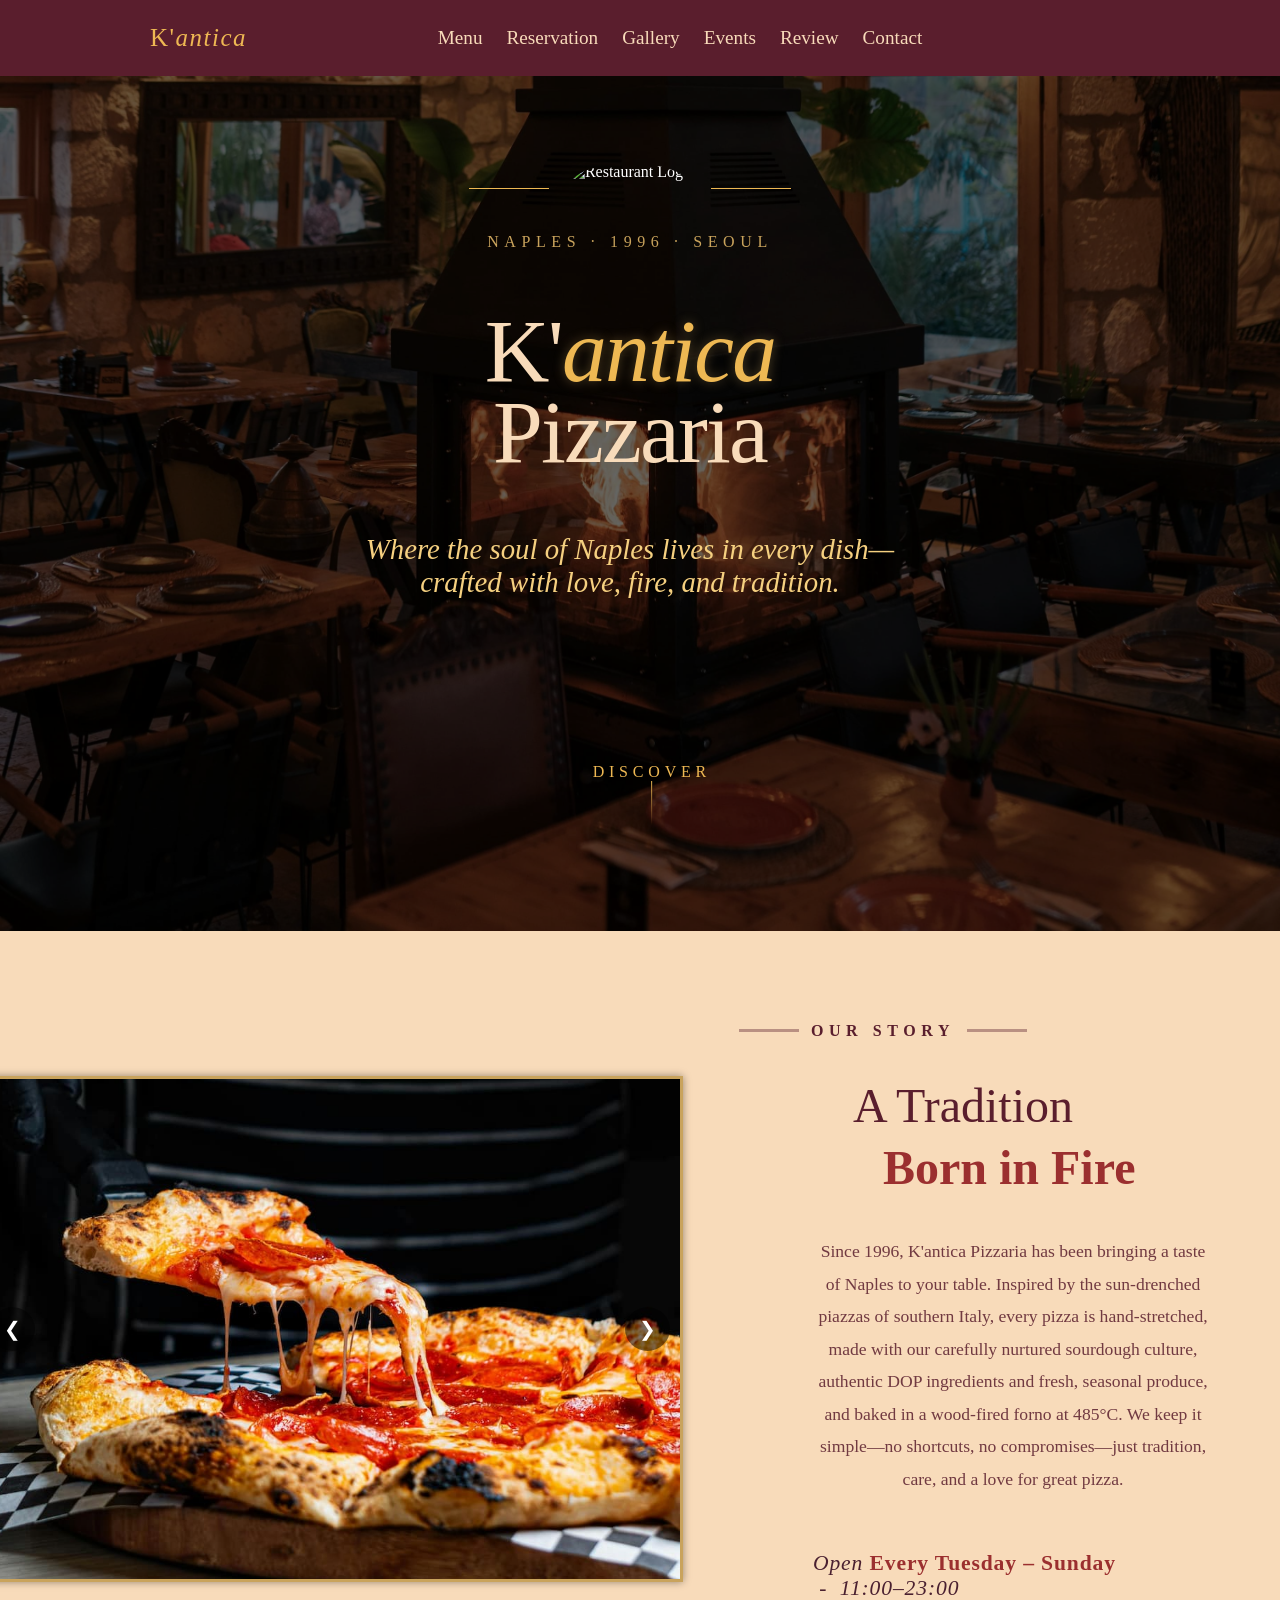
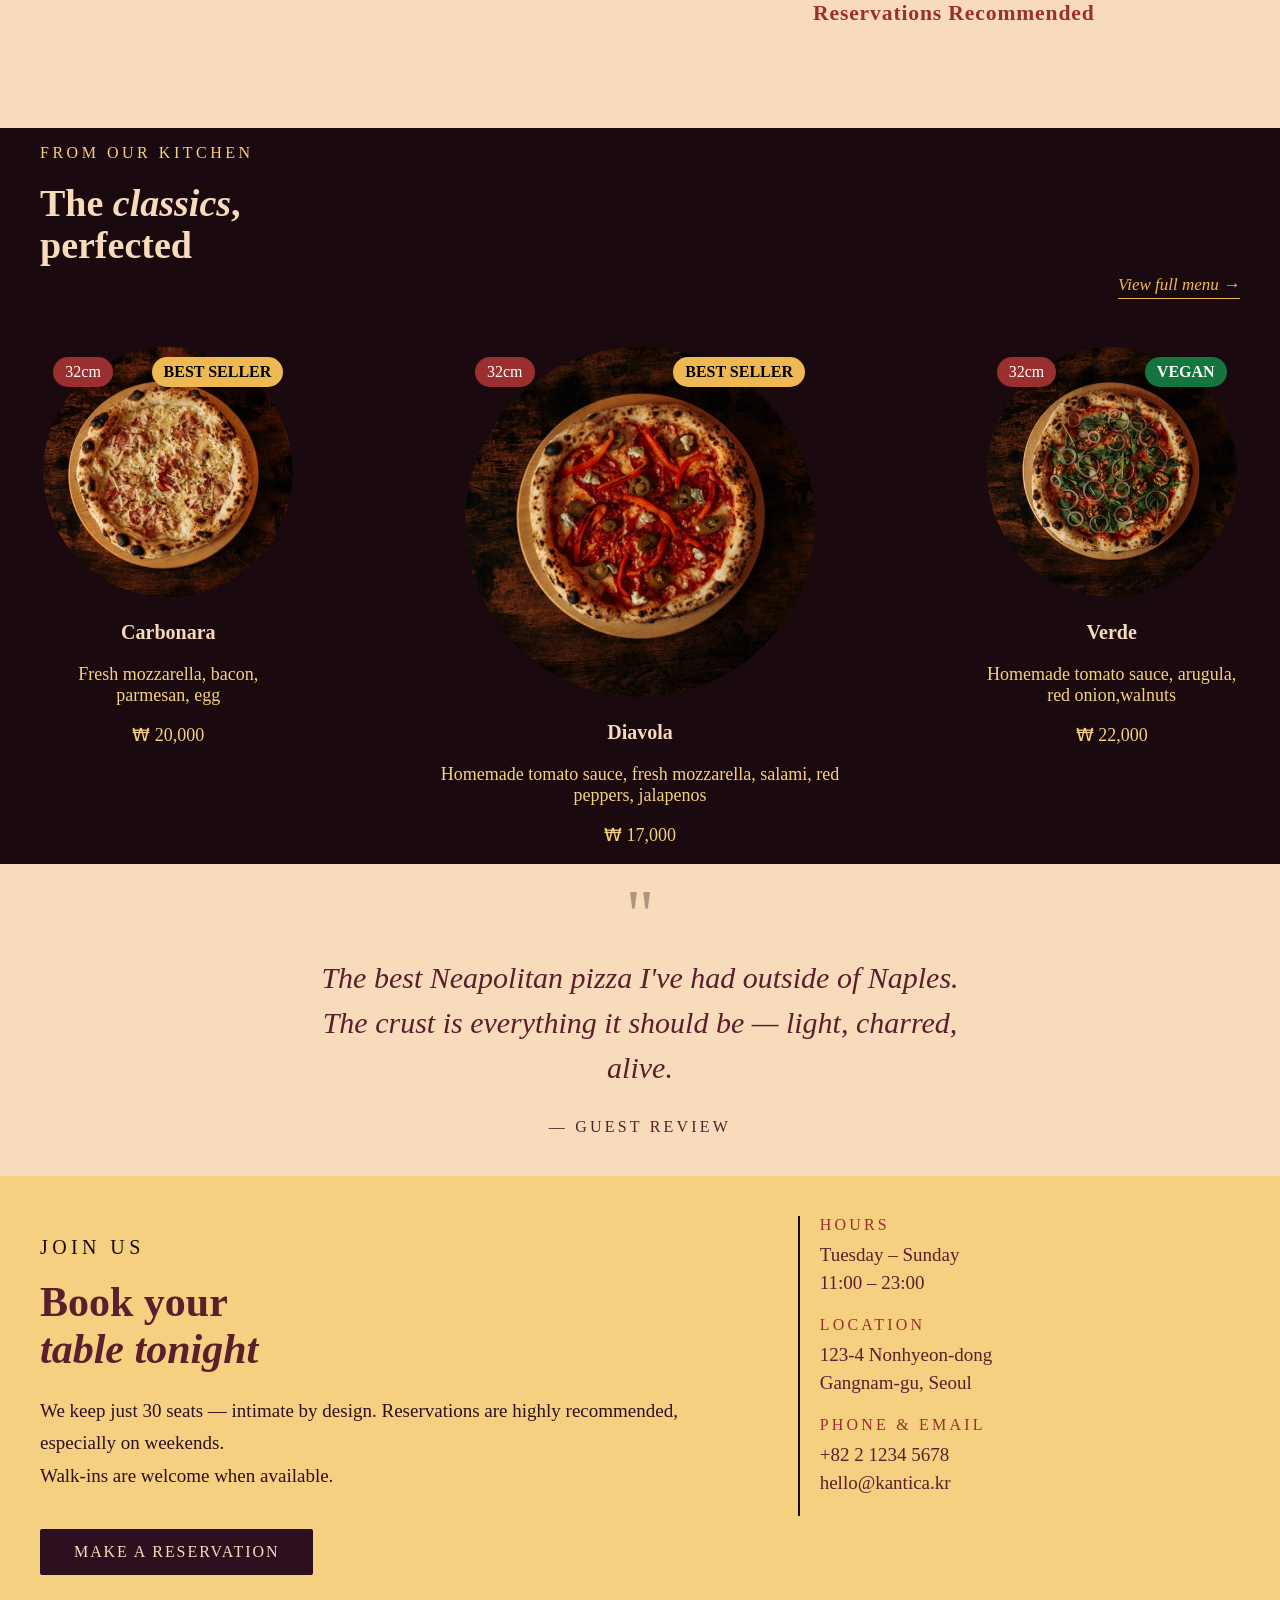
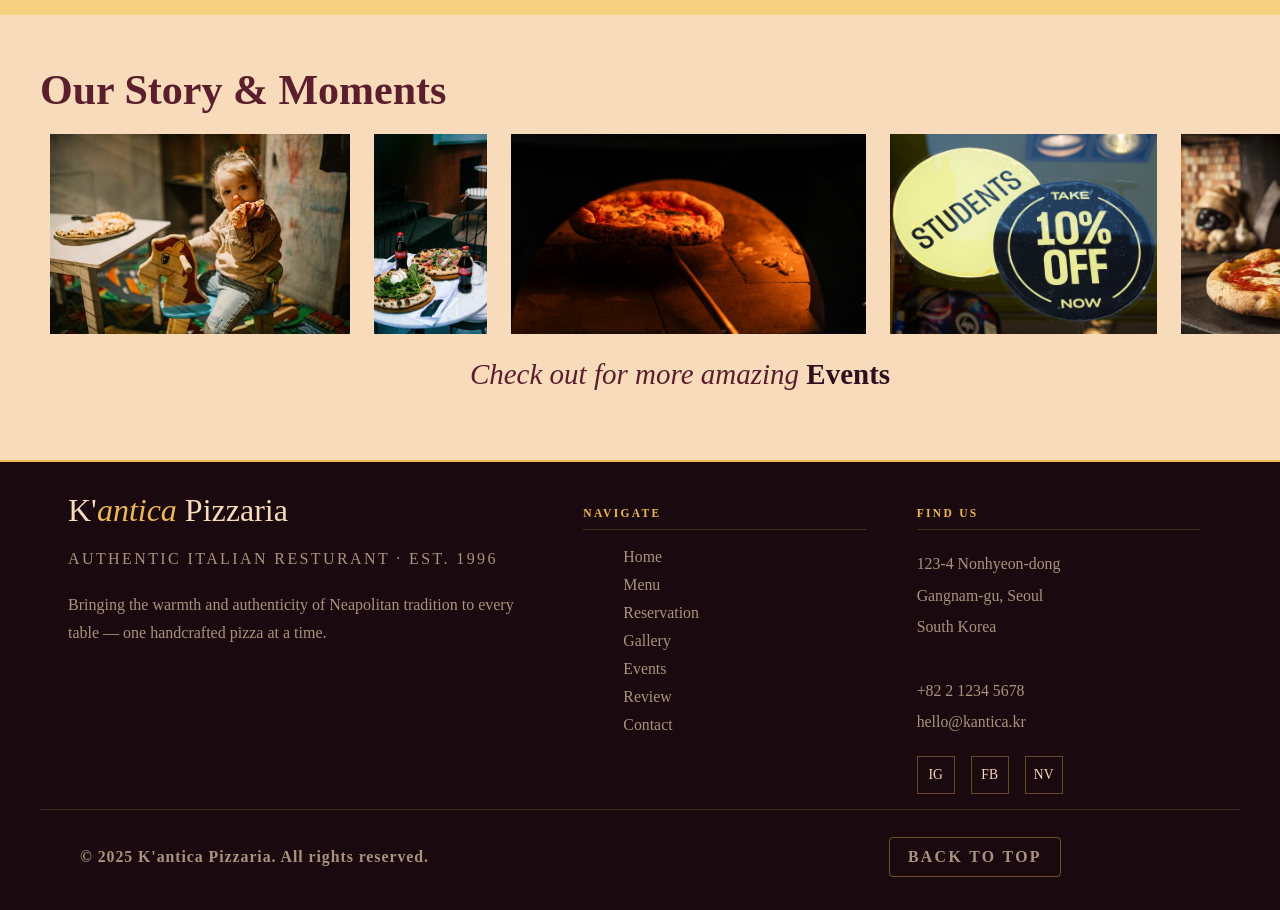
==== index.html @ a781f2e3 "update home hero-sub" ====
<!DOCTYPE html>
<html lang="en">

<head>
    <meta charset="utf-8">
    <meta name="viewport" content="width=device-width, initial-scale=1.0"> <!--to control different screen sizes-->
     <link rel="icon" type="image/x-icon" href="./assets/logo.svg">
    <link rel="preload" as="image" href="assets/place.jpg">
    
    <link rel="stylesheet" type="text/css" href="./css/index.css">
    <link rel="stylesheet" type="text/css" href="./css/nav.css">

    <link rel="preload" href="css/footer.css" as="style" onload="this.rel='stylesheet'">
   

    <noscript>
      <link rel="stylesheet" href="css/footer.css">
      <link rel="stylesheet" href="css/timestrip.css">
    </noscript>
    <title>K'antica Pizzaria</title>
</head>

<body>
<nav>
  <a href="index.html" class="nav-logo">K'<em>antica</em></a>
    <ul>
        <li><a href="menu.html">Menu</a></li>
        <li><a href="reservation.html">Reservation</a></li>
        <li><a href="gallery.html">Gallery</a></li>
        <li><a href="event.html">Events</a></li>
        <li><a href="./review_contact.html#reviews">Review</a></li>
        <li><a href="./review_contact.html#contact">Contact</a></li>
    </ul>
</nav>

<!-- ─── HERO ─────────────────────────────────────────────── -->
  <div class="hero">
    <img src="assets/place.jpg"  alt="Restaurant interior" class="hero-bg" fetchpriority="high" loading="eager" >
    <div class="hero-inner">
      <div class="ornament">
        <span></span>
        <img src="assets/logo.jpg" alt="Restaurant Logo" class="logo"> 
        <span></span>
      </div>
      <p class="hero-eyebrow">Naples · 1996 · Seoul</p>
      <h1>K'<em>antica</em><br>Pizzaria</h1>
      <p class="hero-sub">Where the soul of Naples lives in every dish— crafted with love, fire, and tradition.</p>
    </div>
    <div class="scroll-cue">
      <span>Discover</span>
      <div class="scroll-line"></div>
    </div>
  </div>

<!-- ─── story section -->
<div class="story-section">
  
  <div class="slide-container">
    <div class="slides" id="slides">
      <img src="assets/pizza1.jpg" alt="pizza">
      <img src="assets/pizza2.jpg" alt="peperoni">
      <img src="assets/pizza3.jpg" alt="p-cheese">
      <img src="assets/pizza4.jpg" alt="p-cooking">

      
    </div>
    <button class="arrow prev" onclick="prevSlide()">❮</button>
    <button class="arrow next" onclick="nextSlide()">❯</button>
  </div>

  <div class="story-text">
    <h1 class = "story-label">Our Story</h1>
    <h2 class = "story-title">A Tradition<br></h2>
    <h2 class = "story-title-em"><strong>Born in Fire</strong></h2>
    <p class = "story-paragraph">
      Since 1996, K'antica Pizzaria has been bringing a taste of Naples to your table. Inspired by 
      the sun-drenched piazzas of southern Italy, every pizza is hand-stretched, 
      made with our carefully nurtured sourdough culture, authentic DOP ingredients and fresh, seasonal produce, and baked in a wood-fired forno at 485°C.
      We keep it simple—no shortcuts, no compromises—just tradition, care, and a love for great pizza.
    </p>
    <div class="story-time">
    <p>Open <strong>Every Tuesday – Sunday</strong> <br> &nbsp;-&nbsp; 11:00–23:00  
      <br> <strong>Reservations Recommended</strong></p>
    </div>
  </div>

</div>
 <!-- ─── Menu  -->
  <section class="menu-teaser" id="menu">
    <div class="section-header">
      <div>
        <p class="eyebrow">From our kitchen</p>
        <h2 class="section-title">The <em>classics</em>,<br>perfected</h2>
      </div>
      <a href="menu.html" class="section-link">View full menu →</a>
    </div>
    <div class="menu-items">
    <section>
      <div class="tag">
        <span class="size">32cm</span>
        <span class="badge">BEST SELLER</span>
        <img src="./assets/pexels-anhelina-vasylyk-Carbonara Pizza.jpg" alt="carbonara pizza" height="200" >
      </div>
      
      <div class="item-info">
        <h3>Carbonara</h3>
        <p>Fresh mozzarella, bacon, parmesan, egg</p>
        <span>&#8361 20,000</span>
      </div>
    </section>
    
    <section>
      <div class="tag">
        <span class="size">32cm</span>
        <span class="badge">BEST SELLER</span>
        <img src="./assets/pexels-anhelina-vasylyk-Diavola.jpg" alt=" diavola" height="200" >
      </div>
     
      <div class="item-info">
        <h3>Diavola</h3>
        <p> Homemade tomato sauce, fresh mozzarella, salami, red peppers, jalapenos</p>
        <span>&#8361 17,000 </span>
      </div><br>
    </section>

    <section>
        <div class="tag">
        <span class="size">32cm</span>
        <span class="vegan">VEGAN</span>
        <img src="./assets/pexels-anhelina-vasylyk-Verde.jpg" alt="verde" height="200" >
      </div>
      
      <div class="item-info">
        <h3 >Verde</h3>
        <p>Homemade tomato sauce, arugula, red onion,walnuts</p>
        <span>&#8361 22,000</span>
      </div>
    </section>
    </div>


<!-- ─── QUOTE  ─── -->
  <section class="quote-section">
    <span class="quote-mark" aria-hidden="true">"</span>
    <p class="quote-text">The best Neapolitan pizza I've had outside of Naples. The crust is everything it should be — light, charred, alive.</p>
    <a href="review_contact.html" class="quote-author">— Guest Review</a>
  </section>

<!-- ─── RESERVATION ─── -->
  <section class="reservation" id="reservation">
    <div>
      <p class="join">Join us</p>
      <h2 class="res-title">Book your<br><em>table tonight</em></h2>
      <p class="res-body">We keep just 30 seats — intimate by design. Reservations are highly recommended, especially on weekends.
        <br> Walk-ins are welcome when available.</p>
      <a href="reservation.html" class="btn-dark">Make a Reservation</a>
    </div>

    <div class="res-info">
      <div class="res-info-item">
        <div class="res-info-label">Hours</div>
        <div class="res-info-value">Tuesday – Sunday<br>11:00 – 23:00</div><br>
      </div>
      <div class="res-info-item">
        <div class="res-info-label">Location</div>
        <div class="res-info-value">123-4 Nonhyeon-dong<br>Gangnam-gu, Seoul</div><br>
      </div>
      <div class="res-info-item">
        <div class="res-info-label">Phone &amp; Email</div>
        <div class="res-info-value">+82 2 1234 5678<br>hello@kantica.kr</div><br>
      </div>
    </div>
  </section>

<!-- ─── Event Totation -->  
  <div class="scroll-container">
    <h2 class="scroll-title">Our Story & Moments<br></h2>
  <div class="scroll-content">
    <img src="./assets/child.jpg" alt="">
    <img src="./assets/pizza-couple.jpg" alt="">
    <img src="./assets/pizza4.jpg" alt="">
    <img src="./assets/promo2.jpg" alt="">
    <img src="./assets/au_pizza.webp" alt="">
    <img src="./assets/event1.jpg" alt="">
    <img src="./assets/event2.jpg" alt="">
    <img src="./assets/pizza_ingredients.avif" alt="">
    <img src="./assets/place.jpg" alt="">

    <img src="./assets/child.jpg" alt="">
    <img src="./assets/pizza-couple.jpg" alt="">
    <img src="./assets/pizza4.jpg" alt="">
    <img src="./assets/promo2.jpg" alt="">
    <img src="./assets/au_pizza.webp" alt="">
    <img src="./assets/event1.jpg" alt="">
    <img src="./assets/event2.jpg" alt="">
    <img src="./assets/pizza_ingredients.avif" alt="">
    <img src="./assets/place.jpg" alt="">
  </div>
  <p><strong>Check out for more amazing  <a href="#" class="highlight-link">Events</a></strong></p>
</div>
<!-- ─── footer section -->  
  <footer>
    <div class="footer-inner">
      <div class="footer-brand">
        <div class="footer-logo">K'<em>antica</em> Pizzaria</div>
        <p class="footer-tagline">Authentic Italian Resturant · Est. 1996</p>
        <p>Bringing the warmth and authenticity of Neapolitan tradition to every table — one handcrafted pizza at a time.</p>
      </div>
      <div class="footer-col">
        <h4>Navigate</h4>
        <ul>
          <li><a href="./index.html">Home</a></li>
          <li><a href="menu.html">Menu</a></li>
          <li><a href="reservation.html">Reservation</a></li>
          <li><a href="gallery.html">Gallery</a></li>
          <li><a href="event.html">Events </a></li>
          <li><a href="review_contact.html">Review </a></li>
          <li><a href="review_contact.html">Contact </a></li>
        </ul>
      </div>
      <div class="footer-col">
        <h4>Find Us</h4>
        <address>
          123-4 Nonhyeon-dong<br>
          Gangnam-gu, Seoul<br>
          South Korea<br><br>
          +82 2 1234 5678<br>
          hello@kantica.kr
        </address><br>
        <div class="footer-social">
        <a href="#" aria-label="Instagram">IG</a>
        <a href="#" aria-label="Facebook">FB</a>
        <a href="#" aria-label="Naver">NV</a>
      </div>
      </div>
    </div>
    <div class="footer-bottom">
      <p><strong>© 2025 K'antica Pizzaria. All rights reserved.</strong></p>
      <div class="back-to-top"><a href="#top" class="bk-button"><strong>Back to Top</strong></a></div>
    </div>
  </footer>
  <script src="js/index.js" defer></script>
</body>
</html>
---- css/index.css ----
h1, h2, h3, h4 {
  font-family: 'Playfair Display', serif;
}

p {
  font-family: 'Cormorant Garamond', serif;
}

/* ─── hero ─────────────────────────────────────────── */

.hero {
  position: relative;
  height: 95vh;
  display: flex;
  flex-direction: column;
  justify-content: center;
  align-items: center;
  overflow: hidden;
}

/* background image */
.hero-bg {
  position: absolute;
  inset: 0;
  width: 100%;
  height: 100%;
  object-fit: cover;
  z-index: 0;
}

/* dark overlay */
.hero::before {
  content: "";
  position: absolute;
  inset: 0;
  background: rgba(0,0,0,0.6);
  z-index: 1;
}
/* content on top */
.hero-inner,
.scroll-cue {
  position: relative;
  z-index: 2;
}

.hero-inner {
  text-align: center;
  color: white;
  max-width: 800px;
  transform: translate(-10px, -100px);
}
.ornament {
  display: flex;
  align-items: center;
  justify-content: center;
  gap: 20px;
  margin-bottom: 20px;
}

.ornament span {
  width: 80px;
  height: 1px;
  background: var(--gold);
}

.hero-eyebrow {
  font-family: 'Cinzel', serif;
  font-size: 1rem;
  letter-spacing: 0.35em;
  text-transform: uppercase;
  color: #c9a35c;
  opacity: 1;
  position: relative;
  z-index: 10;
}

.hero h1 {
  font-weight: 200;
  font-size: clamp(3rem, 7vw, 6rem);
  line-height: 0.9;
  letter-spacing: -0.02em;
  color: var(--cream);
}

.hero h1 em {
  color: var(--gold);
  font-style: italic;
  font-weight: 500;
  text-shadow: 0 0 12px rgba(201,163,92,0.4);
}

.hero-sub {
  font-family: 'Cormorant Garamond', serif;
  font-style: italic;
  font-size: clamp(1.2rem, 2.5vw, 1.8rem); 
  color: var(--gold-lt);
  margin: 26px auto 45px;
  max-width: 600px;
}

.logo {
  height: 50px;
  width: auto;
  border-radius: 50%;
}

.scroll-cue {
  position: absolute;
  bottom: 150px; 
  left: 50%;
  transform: translateX(-40%);
}

.scroll-cue span {
  font-family: 'Cinzel', serif;
  font-size: 1rem;
  letter-spacing: 0.3em;
  color: var(--gold);
  text-transform: uppercase;
}

.scroll-line {
  position: absolute;
  left: 50%;
  transform: translateX(-50%);
  width: 1px;
  height: 44px;
  background: linear-gradient(to bottom, var(--gold), transparent);
  animation: scrollPulse 2s infinite ease-in-out;
}

/* ─── story section ──────────────────────────────────────────────── */
.story-section {
  display: flex;
  align-items: center;
  justify-content: center;
  gap: 40px;
  padding: 80px 20px;
}

.slide-container {
  position: relative;
  width: 700px;
  height: 500px;
  overflow: hidden;
  border: 3px solid #c9a35c;
  box-shadow: 0 0 8px rgba(0,0,0,0.4);
  transform: translateX(-90px);
}

.slides {
  display: flex;
  height: 100%;
  transition: transform 0.6s ease-in-out;
}

.slides img {
  width: 100%;
  height: 100%;
  object-fit: cover;
  object-position: center;
  flex-shrink: 0;
}


.story-text {
  max-width: 400px;
}

.story-label {
  font-family: 'Cinzel', serif;
  font-size: 1rem;
  letter-spacing: 0.35em;
  text-transform: uppercase;
  color: var(--wine);
  margin-bottom: 260px;
  display: flex;
  align-items: center;
  justify-content: center;
  transform: translateX(-130px);
  gap: 12px;
}

/*before & after line*/ 
.story-label::before,
.story-label::after {
  content: '';
  display: block;
  width: 60px;
  height: 3px;
  background: var(--wine);
  opacity: 0.4;
}

.story-title {
  font-weight: 100;
  font-size: clamp(1.2rem, 5vw, 3rem);
  text-align: center;
  color: var(--wine);
  line-height: 1.1;
  margin-top: -220px;
  transform: translateX(-50px);
}

.story-title-em {
  font-weight: 100;
  font-size: clamp(1.2rem, 5vw, 3rem);
  line-height: 1.1;
  color: var(--rustic);
  margin-top: -30px;
  transform: translateX(70px);
}

.story-paragraph {
  font-family: 'Cormorant Garamond', serif;
  text-align: center;
  max-width: 640px;
  margin: 0 auto 56px;
  font-size: 1.1rem;
  line-height: 1.85;
  color: var(--wine);
  opacity: 0.85;
}
.story-time {
  padding: auto;
}
.story-time p {
  font-family: 'Cormorant Garamond', serif;
  font-style: italic;
  font-size: clamp(1rem, 2vw, 1.35rem);
  color:  #4A2030;
  letter-spacing: 0.04em;
}

.story-time p strong {
  color: var(--rustic);
  font-style: normal;
  font-weight: 600;
}

.arrow {
  position: absolute;
  top: 50%;
  transform: translateY(-50%);
  background: rgba(0,0,0,0.5);
  color: white;
  border: none;
  font-size: 20px;
  padding: 10px 14px;
  cursor: pointer;
  z-index: 2;
  border-radius: 50%;
}

.prev {
  left: 10px;
}

.next {
  right: 10px;
}

/* nice hover effect */
.arrow:hover {
  background: rgba(0,0,0,0.8);
}
/* ─── MENU ──────────────────────────────────────────────────────── */
.menu-teaser {
  background: var(--dark);
}
 
.section-header {
  display: flex;
  justify-content: space-between;
  align-items: flex-end;
  padding: 0 40px;
  margin-bottom: 48px;
}
 
.eyebrow {
  font-size: 16px;
  font-weight: 500;
  letter-spacing: 0.22em;
  text-transform: uppercase;
  color: var(--gold-lt);
  margin-bottom: 20px;
 }
.section-title {
  font-family: 'Playfair Display', serif;
  font-size: 38px;
  line-height: 1.12;
  color: var(--cream);
  margin-top: 10px;
}
 
.section-title em { font-style: italic; }
 
.section-link {
  font-family: 'Cormorant Garamond', serif;
  font-style: italic;
  font-size: 17px;
  color: var(--gold);
  text-decoration: none;
  border-bottom: 1px solid var(--gold);
  padding-bottom: 3px;
  white-space: nowrap;
  transition: color 0.2s;
}

.section-link:hover { color: var(--cream); }
 
.menu-items {
  display: flex;
  gap: 60px;
  justify-content: space-around;
}

.menu-items section {
  flex: 0 0 250px;
  display: flex;
  flex-direction: column;
  align-items: center;
  text-align: center;
}

.menu-items section:nth-child(2) {
  flex: 0 0 400px;
}

.menu-items img {
  width: 250px;
  height: 250px;
  object-fit: cover;
  border-radius: 50%;
}

.menu-items section:nth-child(2) img {
  width: 350px;
  height: 350px;
}

.item-info p, .item-info span {
  font-family: 'Cormorant Garamond', serif;
  color:var(--gold-lt);
  font-size: 18px;
}
.item-info h3 {
  font-size: 20px;
  color:var(--cream)
}

.menu-items img:hover {
  transform: scale(1.1); 
}

.tag {
  position: relative;
}
.size, .badge, .vegan {
  position: absolute;
  top: 10px;
  padding: 6px 12px;
  font-size: 1rem;
  border-radius: 20px;
  color: white;
}

/* left label */
.size {
  left: 10px;
  background: var(--rustic);
}

/* right label */
.badge {
  right: 10px;
  background: #eeb853;  
  color: black;
  font-weight: bold;
}
.vegan{
  right: 10px;
  background: #14753e; 
  color: white;
  font-weight: bold;
}
 
 /* ─── QUOTE ─── */
.quote-section {
  background: var(--cream);
  text-align: center;
  padding: 40px 40px;
}
.quote-mark {
  font-size: 70px;
  line-height: 0.3;
  color: var(--charcoal);
  opacity: 0.35;
  display: block;
  margin-bottom: 30px;
 }
.quote-text {
  font-family: 'Cormorant Garamond', serif;
  font-size: 30px;
  font-style: italic;
  font-weight: 300;
  color: var(--wine);
  max-width: 660px;
  margin: 0 auto 28px;
  line-height: 1.5;
}
.quote-author {
  font-size: 16px;
  font-weight: 500;
  letter-spacing: 0.2em;
  text-transform: uppercase;
  color: var(--wine);
  text-decoration: none;
}
.quote-author:hover {
    color: var(--rustic);
}

/* ─── reservation ──────────────────────────────────────────────────────── */
.reservation {
  background: var(--gold-lt);
  padding: 40px 40px;
  display: grid;
  grid-template-columns: 1.6fr 1fr;
  gap: 50px;
  align-items: start;
}

.join {
  font-size: 20px;
  font-weight: 500;
  letter-spacing: 0.22em;
  text-transform: uppercase;
  color: var(--dark);
  margin-bottom: 20px;

}
.res-title, .scroll-title {
  font-size: 42px;
  line-height: 1.12;
  color: var(--wine);
  margin-bottom: 22px;
  margin-top: 12px;
 }

.res-title em { font-style: italic; }

.res-body {
  font-family: 'Cormorant Garamond', serif;
  font-size: 19px;
  color: var(--charcoal);
  line-height: 1.72;
  margin-bottom: 36px;
 }

.btn-dark {
  display: inline-block;
  background: var(--charcoal);
  color: var(--cream);
  padding: 14px 34px;
  border-radius: 2px;
  font-size: 16px;
  font-weight: 500;
  letter-spacing: 0.12em;
  text-transform: uppercase;
  text-decoration: none;
  transition: background 0.2s;
 }

.btn-dark:hover { background: var(--rustic) }

.res-info-item {
  border-left: 2px solid var(--dark);
  padding-left: 20px;
}

.res-info-label {
  font-family: 'Cormorant Garamond', serif;
  font-size: 16px;
  font-weight: 500;
  letter-spacing: 0.2em;
  text-transform: uppercase;
  color: var(--rustic);
  margin-bottom: 7px;
}

.res-info-value {
  font-family: 'Cormorant Garamond', serif;
  font-size: 19px;
  color: var(--wine);
  line-height: 1.5;
}
/* ─── event rotation ──────────────────────────────────────────────────────── */
.scroll-container {
  position: relative;
  overflow: hidden;
  white-space: nowrap;
  width: 100%;
  background: var(--cream);
  padding: 40px 40px;
}

.scroll-content {
  display: inline-block;
  animation: scroll 30s linear infinite; 
}

.scroll-content img {
  height: 200px;
  margin: 0 10px;
  display: inline-block;
}

/* Pause on hover */
.scroll-container:hover .scroll-content {
  animation-play-state: paused;
}

.scroll-title {
  position: static;    
  margin-bottom: 20px;
  
}
.scroll-container p {
  text-align: center;
  margin-top: 20px;
  color: var(--wine);
  font-size: 29px;
}
.scroll-container strong {
  font-style: italic;
  font-weight: 400; 
}
.highlight-link {
  color: var(--charcoal);        
  text-decoration: none;    
  font-style: normal;       
  font-weight: 600;
}


.highlight-link:hover {
  color: var(--dark);
}

@keyframes scroll {
  from { transform: translateX(0); }
  to { transform: translateX(-50%); } 
}
---- css/nav.css ----
:root {
  --cream:    #F8DBBA;
  --wine:     #5A1E2D;
  --gold:     #EEB853;
  --dark:     #1A0A0F;
  --charcoal: #2C1020;
  --gold-lt:  #F5D080;
  --rustic: #9B2F2F;
}

html {
    overflow-y: scroll;
}
body{
    background-color: var(--cream);
    margin: 0;
}

nav{
    background-color: var(--wine);
    text-align: center;
    margin: 0;
    padding: 17px;
    border: 0;
    display: flex;
    justify-content: center; 
    align-items: center;
}
.nav-logo {
    font-family: 'Playfair Display', serif;
    font-size: 25px;
    font-weight: 400;
    position: absolute;  
    left: 120px;
    letter-spacing: 0.06em;
    color: var(--gold);
    text-decoration: none;
    margin-left: 30px;
    }

.nav-logo:hover {
    color: var(--cream);
}

nav ul{
    list-style-type: none;
    transform: translateX(40px);
    margin: 0;
    padding: 0;
    border: 0;
}
nav ul li{
    display: inline-block;
    padding: 10px;
    color: var(--cream);
}
nav a{
    color: inherit;
    font-family: 'Cormorant Garamond', Georgia, serif;
    font-size: 1.2rem;
    text-decoration: none;
}

nav a:hover{
    color: var(--gold);
}

@media (max-width: 900px){
    nav{
        flex-direction: column;
    }
    .nav-logo{
        position: static;
        margin-left: 0;
    }
    nav ul{
        transform: none;
    }
}
---- css/footer.css ----
footer {
    background: var(--dark);
    color: var(--cream);
    padding: 30px 40px 28px;
    border-top: 2px solid var(--gold);
}

.footer-inner {
    display: grid;
    grid-template-columns: 1.6fr 1fr 1fr;
    gap: 50px;
    margin: 0 auto 15px;
    padding: 0 40px;

}

.footer-logo {
    font-family: 'Cormorant Garamond', serif;
    font-size: 2rem;
    font-weight: 300;
    color: var(--cream);
    margin-bottom: 4px;

}

.footer-logo em {
    font-style: italic;
    color: var(--gold);
}

.footer-tagline {
    font-size: 0.82rem;
    letter-spacing: 0.15em;
    color: var(--cream);
    text-transform: uppercase;
    margin-bottom: 18px;
}

.footer-brand {
    transform: translateX(-12px);
}

.footer-brand p {
    font-size: 1rem;
    color: rgba(248,219,186,0.65);
    line-height: 1.75;
}


.footer-col h4 {
    font-family: 'Cinzel', serif;
    font-size: 0.72rem;
    letter-spacing: 0.2em;
    text-transform: uppercase;
    color: var(--gold);
    margin-bottom: 18px;
    padding-bottom: 10px;
    border-bottom: 1px solid rgba(238,184,83,0.2);
}

.footer-col ul {
    list-style: none;
}

.footer-col ul li {
    margin-bottom: 10px;
}

.footer-col ul li a {
    color: rgba(248,219,186,0.65);
    text-decoration: none;
    font-size: 0.99rem;
    transition: color 0.25s;
}

.footer-col ul li a:hover {
    color: var(--gold);
}

.footer-col address {
    font-style: normal;
    color: rgba(248,219,186,0.65);
    font-size: 0.99rem;
    line-height: 2;
}

.footer-bottom {
    margin: 0 auto;
    padding: 22px 40px 0;
    border-top: 1px solid rgba(238,184,83,0.15);
    display: grid;
    grid-template-columns: 1.6fr 1fr 1fr;
    align-items: center;
}

.footer-bottom p {
    font-size: 0.99rem;
    color: rgba(248,219,186,0.65);
    letter-spacing: 0.06em;
    grid-column: 1;
}

.footer-social {
    display: flex;
    gap: 16px;
}

.footer-social a {
    width: 36px;
    height: 36px;
    border: 1px solid rgba(238,184,83,0.35);
    display: flex;
    align-items: center;
    justify-content: center;
    color: var(--cream);
    text-decoration: none;
    font-size: 0.85rem;
    transition: border-color 0.25s, color 0.25s;
}

.footer-social a:hover {
    border-color: var(--gold);
    color: var(--gold);
}

.back-to-top {
    grid-column: 3;
    text-align: left;
}

.back-to-top a {
    color: rgba(248,219,186,0.65);
    text-decoration: none;
    font-size: 0.99rem;
    letter-spacing: 0.15em;
    text-transform: uppercase;
    transition: color 0.25s;
}

.back-to-top a:hover {
    color: var(--gold);
}

.bk-button {
    display: inline-block;
    padding: 10px 18px;
    border: 1px solid rgba(238,184,83,0.4);
    border-radius: 4px;
    color: rgba(248,219,186,0.7);
    text-decoration: none;
    font-size: 0.85rem;
    letter-spacing: 0.12em;
    text-transform: uppercase;
    transition: all 0.25s ease;
}


.bk-button:hover {
    border-color: var(--gold);
    color: var(--gold);
    transform: translateY(-2px);
}
---- css/footer.css ----
footer {
    background: var(--dark);
    color: var(--cream);
    padding: 30px 40px 28px;
    border-top: 2px solid var(--gold);
}

.footer-inner {
    display: grid;
    grid-template-columns: 1.6fr 1fr 1fr;
    gap: 50px;
    margin: 0 auto 15px;
    padding: 0 40px;

}

.footer-logo {
    font-family: 'Cormorant Garamond', serif;
    font-size: 2rem;
    font-weight: 300;
    color: var(--cream);
    margin-bottom: 4px;

}

.footer-logo em {
    font-style: italic;
    color: var(--gold);
}

.footer-tagline {
    font-size: 0.82rem;
    letter-spacing: 0.15em;
    color: var(--cream);
    text-transform: uppercase;
    margin-bottom: 18px;
}

.footer-brand {
    transform: translateX(-12px);
}

.footer-brand p {
    font-size: 1rem;
    color: rgba(248,219,186,0.65);
    line-height: 1.75;
}


.footer-col h4 {
    font-family: 'Cinzel', serif;
    font-size: 0.72rem;
    letter-spacing: 0.2em;
    text-transform: uppercase;
    color: var(--gold);
    margin-bottom: 18px;
    padding-bottom: 10px;
    border-bottom: 1px solid rgba(238,184,83,0.2);
}

.footer-col ul {
    list-style: none;
}

.footer-col ul li {
    margin-bottom: 10px;
}

.footer-col ul li a {
    color: rgba(248,219,186,0.65);
    text-decoration: none;
    font-size: 0.99rem;
    transition: color 0.25s;
}

.footer-col ul li a:hover {
    color: var(--gold);
}

.footer-col address {
    font-style: normal;
    color: rgba(248,219,186,0.65);
    font-size: 0.99rem;
    line-height: 2;
}

.footer-bottom {
    margin: 0 auto;
    padding: 22px 40px 0;
    border-top: 1px solid rgba(238,184,83,0.15);
    display: grid;
    grid-template-columns: 1.6fr 1fr 1fr;
    align-items: center;
}

.footer-bottom p {
    font-size: 0.99rem;
    color: rgba(248,219,186,0.65);
    letter-spacing: 0.06em;
    grid-column: 1;
}

.footer-social {
    display: flex;
    gap: 16px;
}

.footer-social a {
    width: 36px;
    height: 36px;
    border: 1px solid rgba(238,184,83,0.35);
    display: flex;
    align-items: center;
    justify-content: center;
    color: var(--cream);
    text-decoration: none;
    font-size: 0.85rem;
    transition: border-color 0.25s, color 0.25s;
}

.footer-social a:hover {
    border-color: var(--gold);
    color: var(--gold);
}

.back-to-top {
    grid-column: 3;
    text-align: left;
}

.back-to-top a {
    color: rgba(248,219,186,0.65);
    text-decoration: none;
    font-size: 0.99rem;
    letter-spacing: 0.15em;
    text-transform: uppercase;
    transition: color 0.25s;
}

.back-to-top a:hover {
    color: var(--gold);
}

.bk-button {
    display: inline-block;
    padding: 10px 18px;
    border: 1px solid rgba(238,184,83,0.4);
    border-radius: 4px;
    color: rgba(248,219,186,0.7);
    text-decoration: none;
    font-size: 0.85rem;
    letter-spacing: 0.12em;
    text-transform: uppercase;
    transition: all 0.25s ease;
}


.bk-button:hover {
    border-color: var(--gold);
    color: var(--gold);
    transform: translateY(-2px);
}
---- css/timestrip.css ----
.intro-strip {
  background: var(--wine);
  padding: 18px 40px;
  text-align: center;
  border-top: 3px solid rgba(238,184,83,0.3);
  border-bottom: 1px solid rgba(238,184,83,0.3);
}

.intro-strip p {
  font-family: 'Cormorant Garamond', serif;
  font-style: italic;
  font-size: clamp(1rem, 2.5vw, 1.35rem);
  color: var(--cream);
  letter-spacing: 0.04em;
}

.intro-strip p strong {
  color: var(--gold);
  font-style: normal;
  font-weight: 600;
}
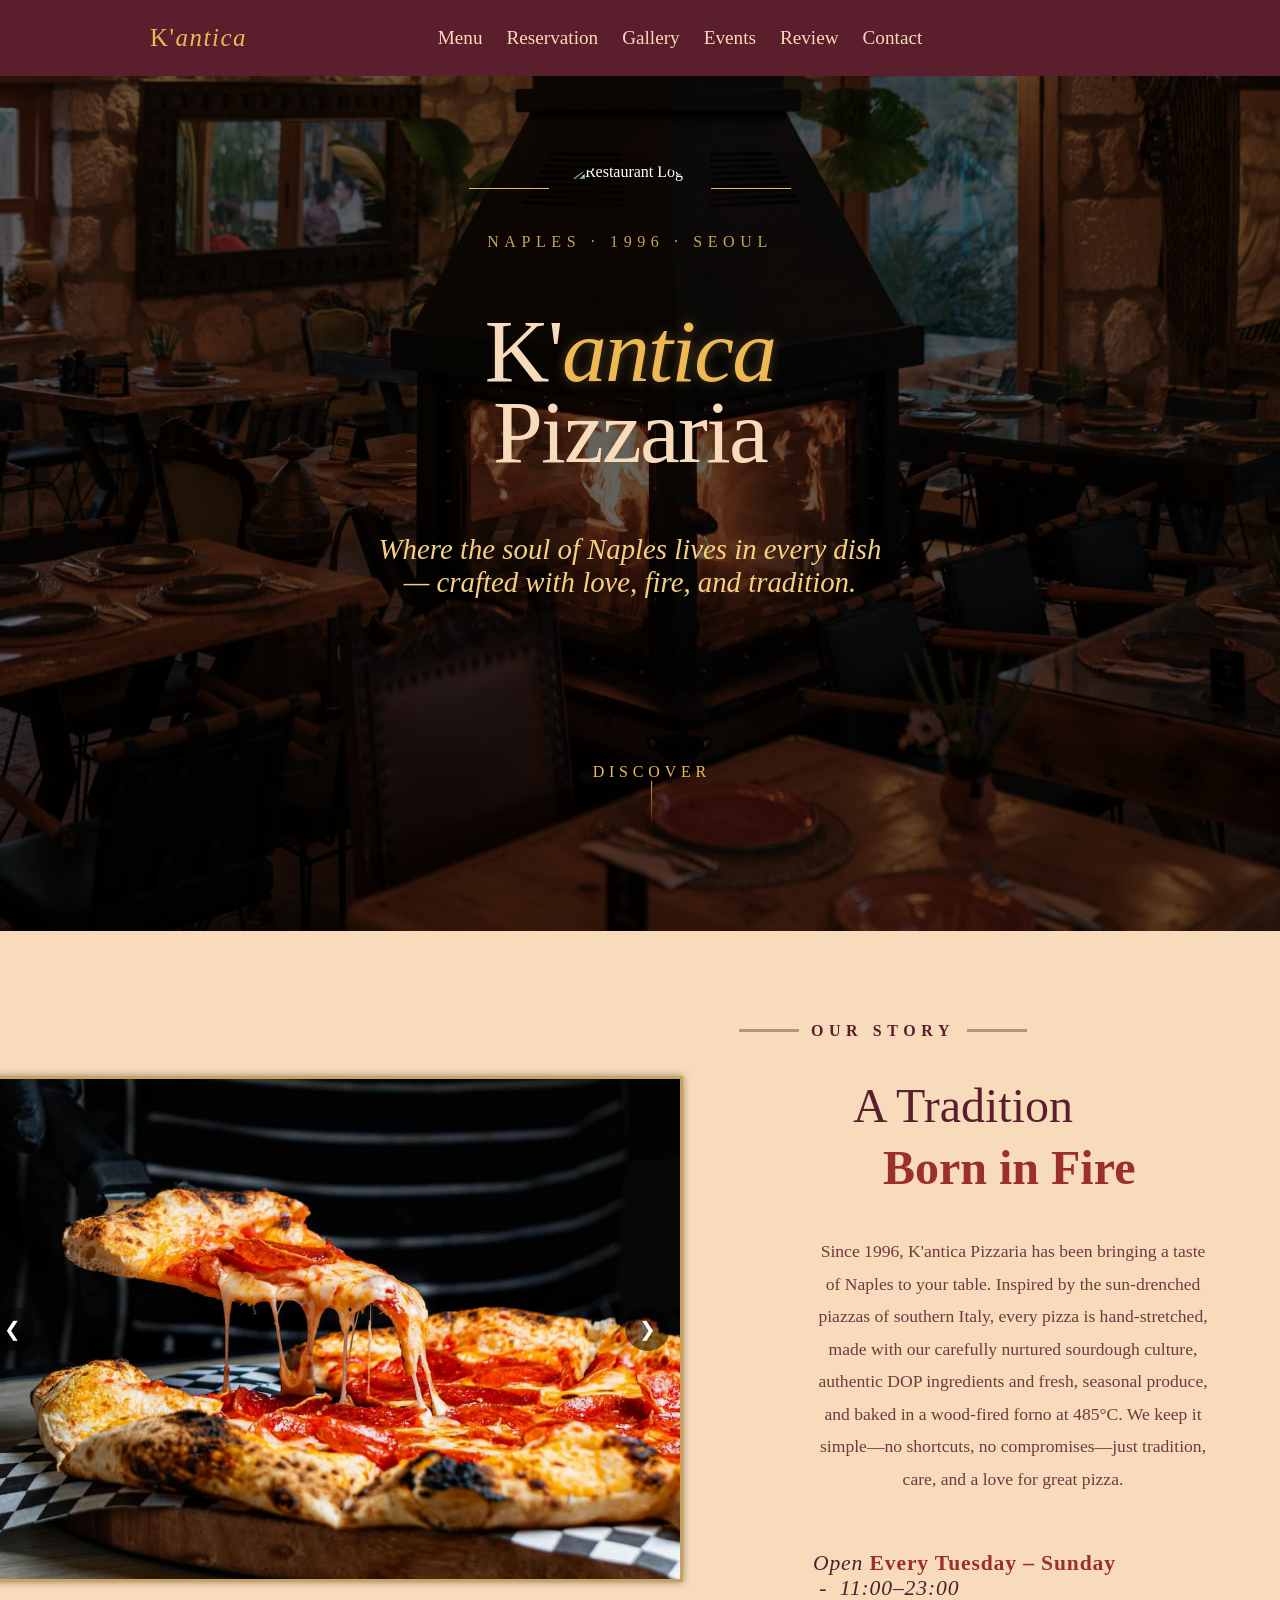
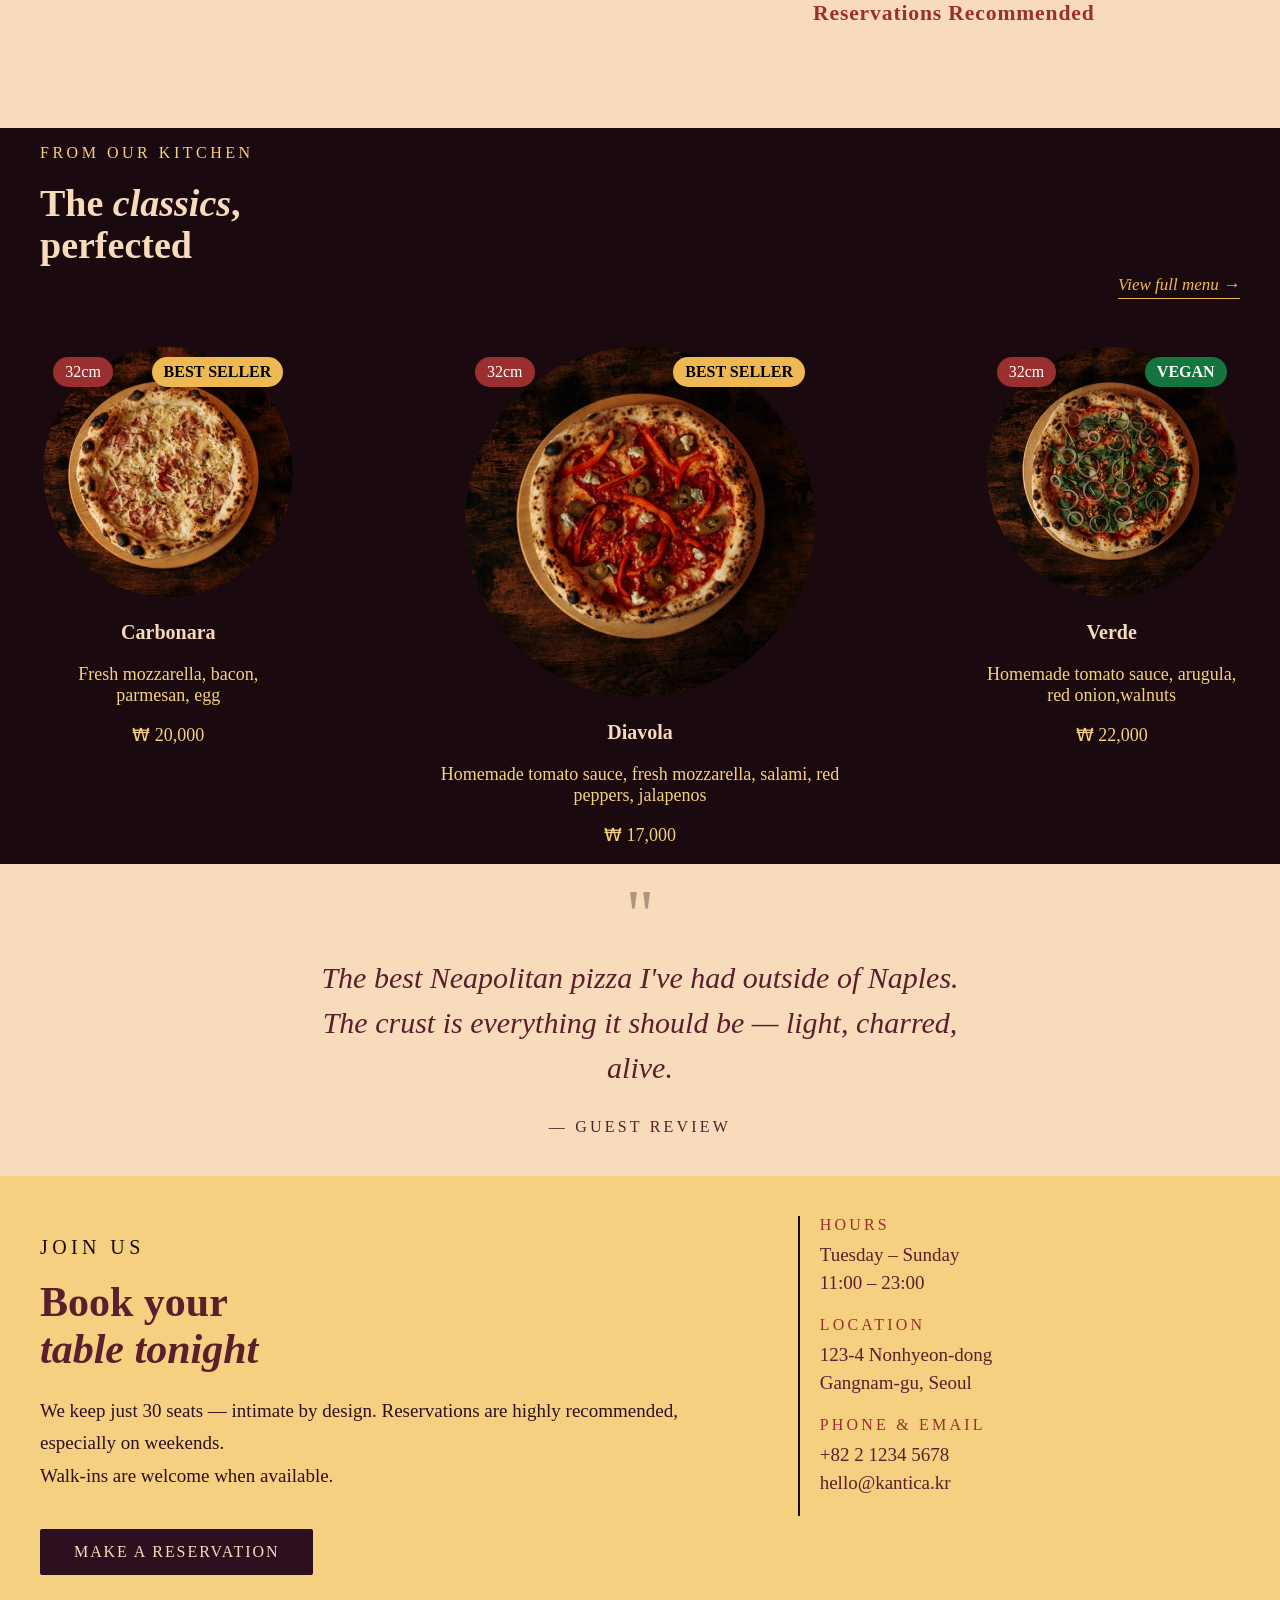
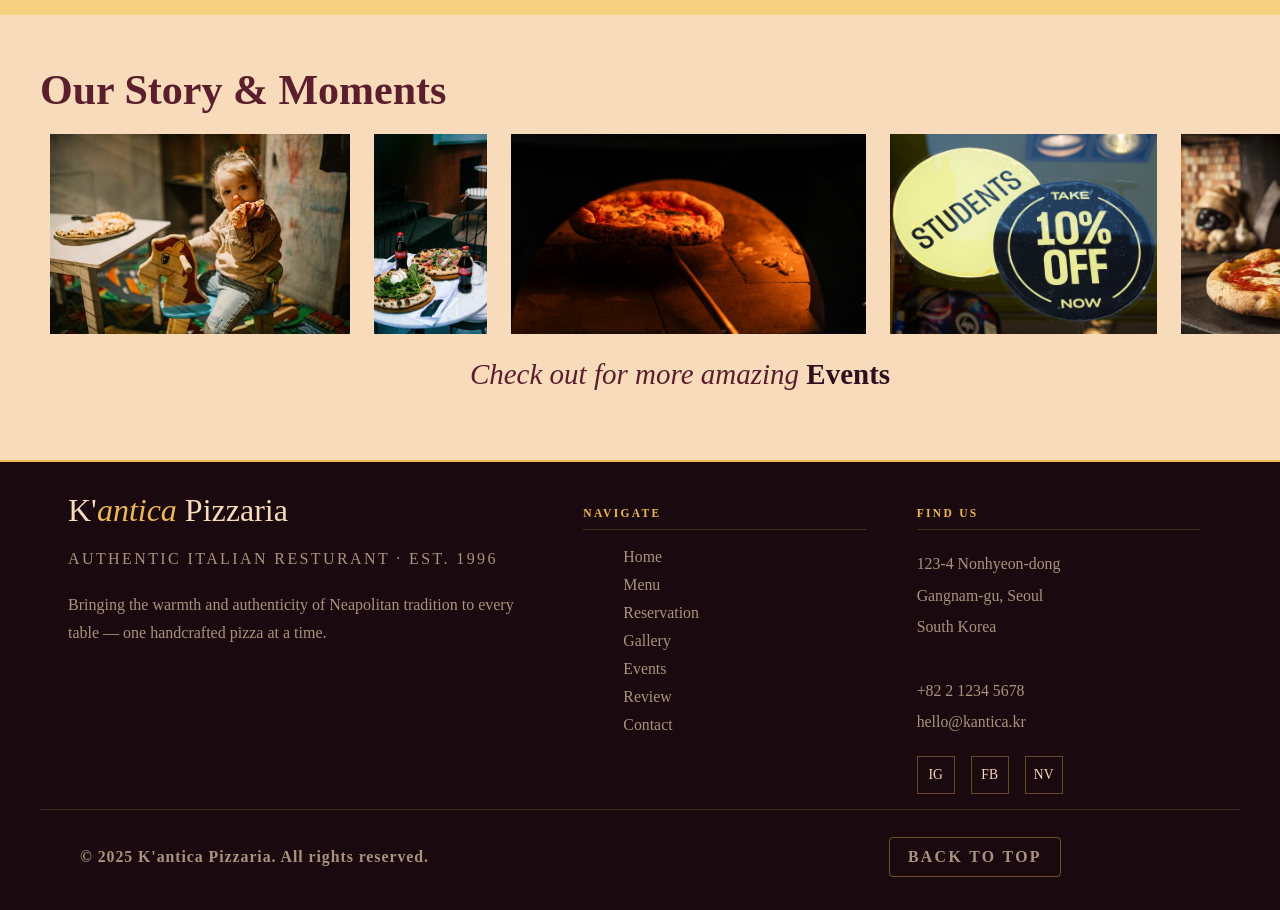
==== commit d3eb513a: "update hero sub" ====
--- a/index.html
+++ b/index.html
@@ -44,7 +44,7 @@
       </div>
       <p class="hero-eyebrow">Naples · 1996 · Seoul</p>
       <h1>K'<em>antica</em><br>Pizzaria</h1>
-      <p class="hero-sub">Where the soul of Naples lives in every dish— crafted with love, fire, and tradition.</p>
+      <p class="hero-sub">Where the soul of Naples lives in every dish <br> — crafted with love, fire, and tradition.</p>
     </div>
     <div class="scroll-cue">
       <span>Discover</span>
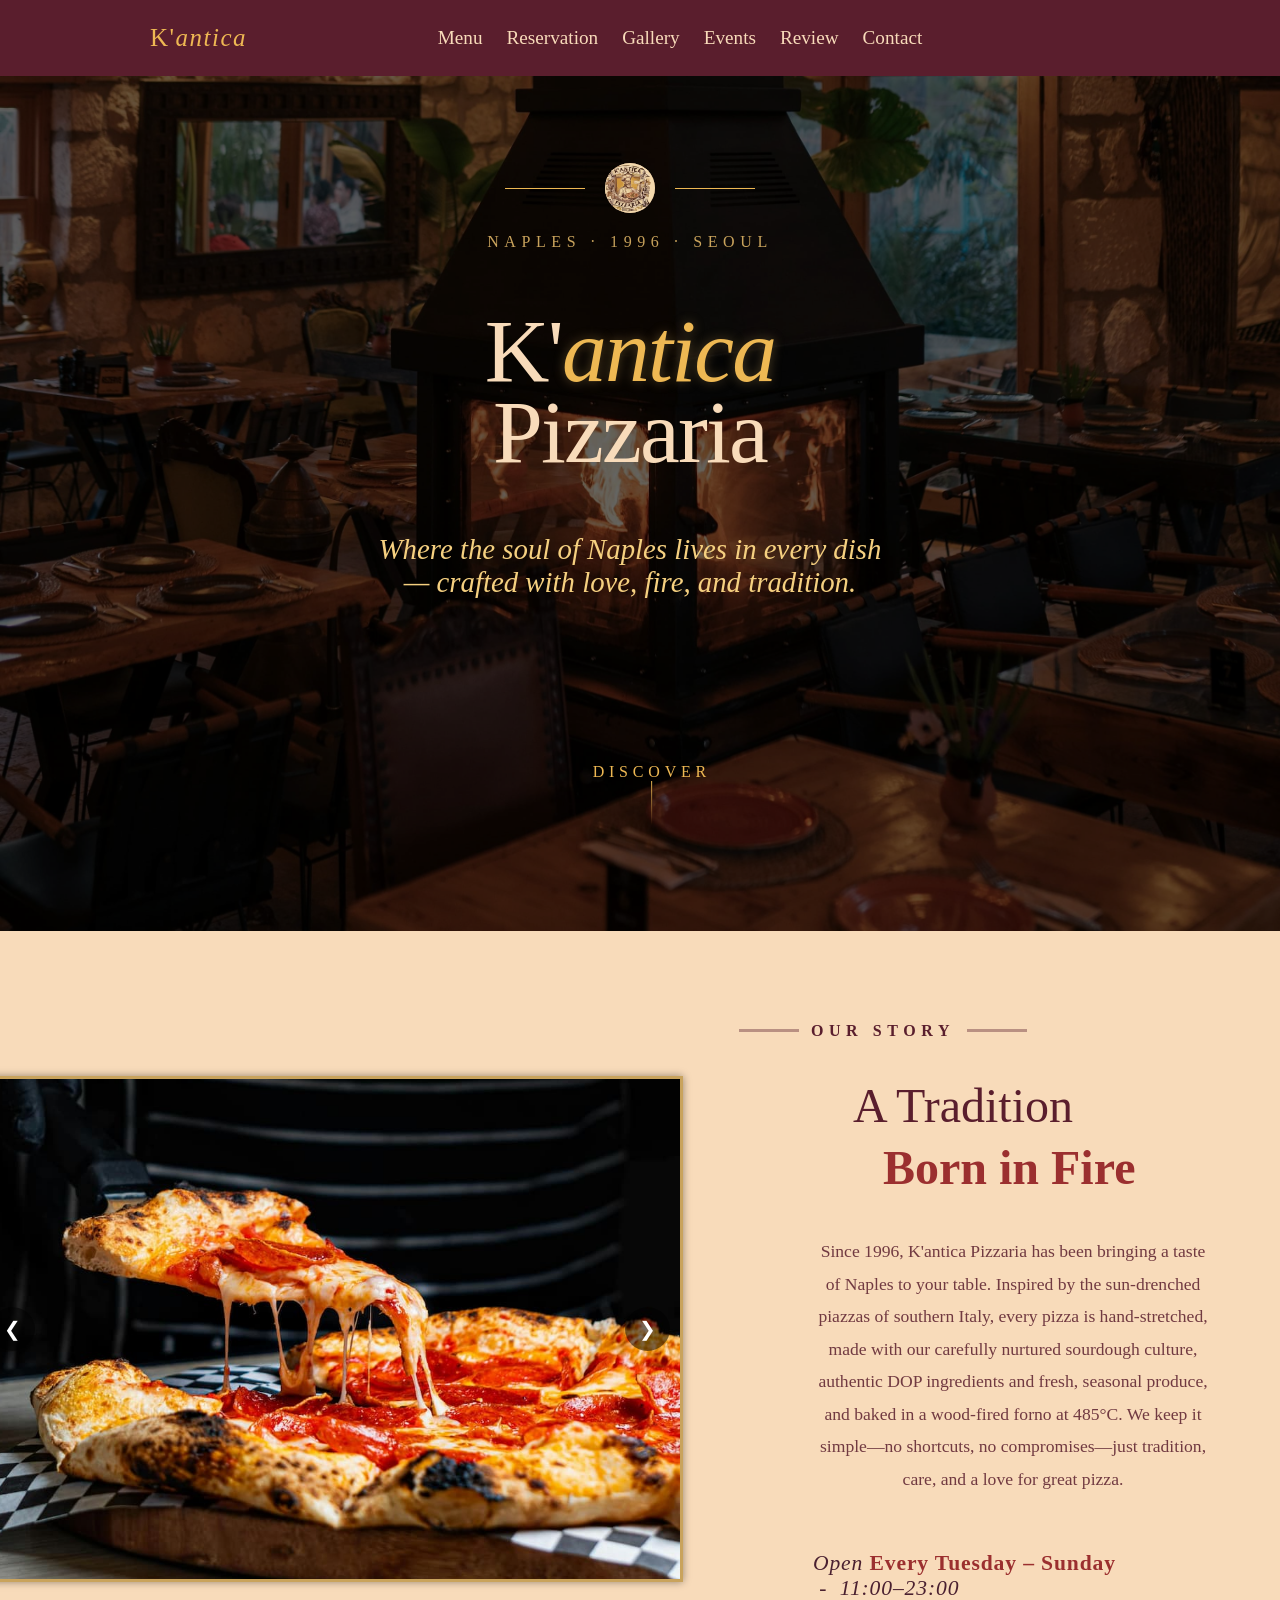
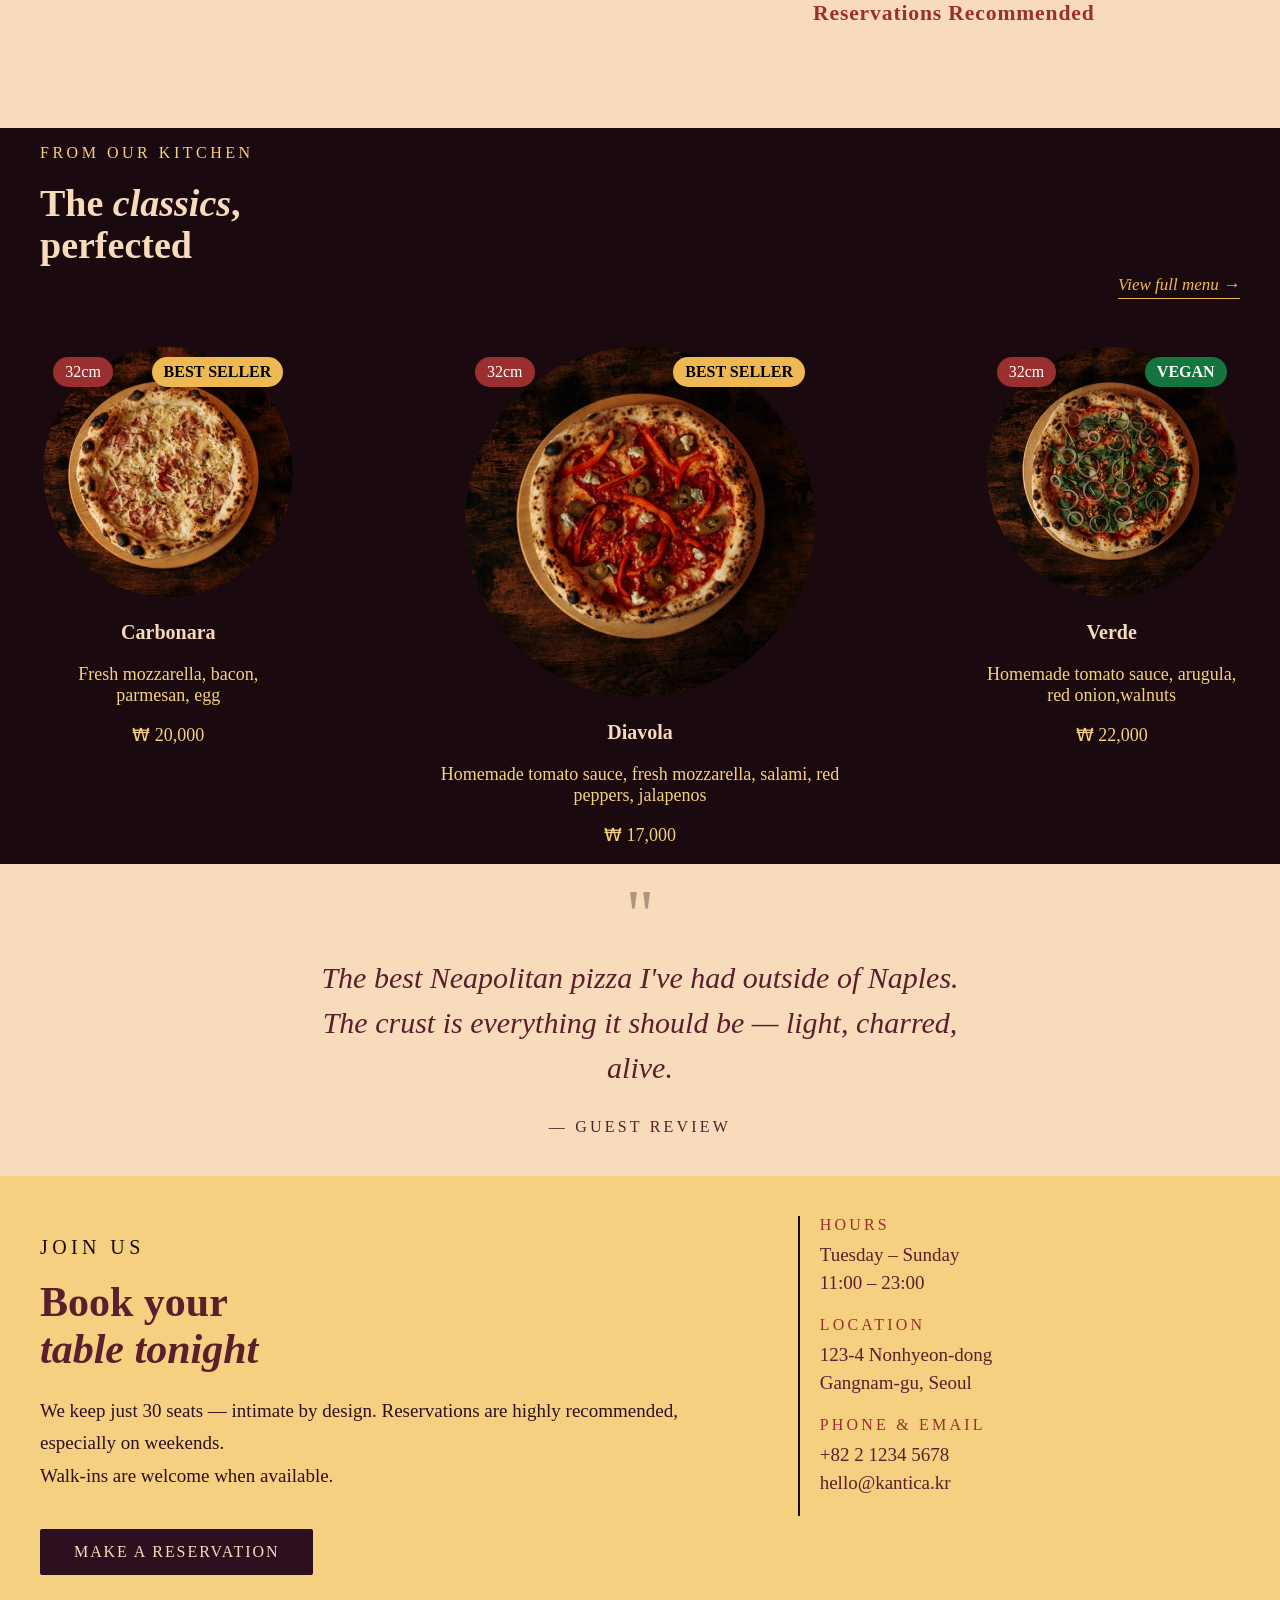
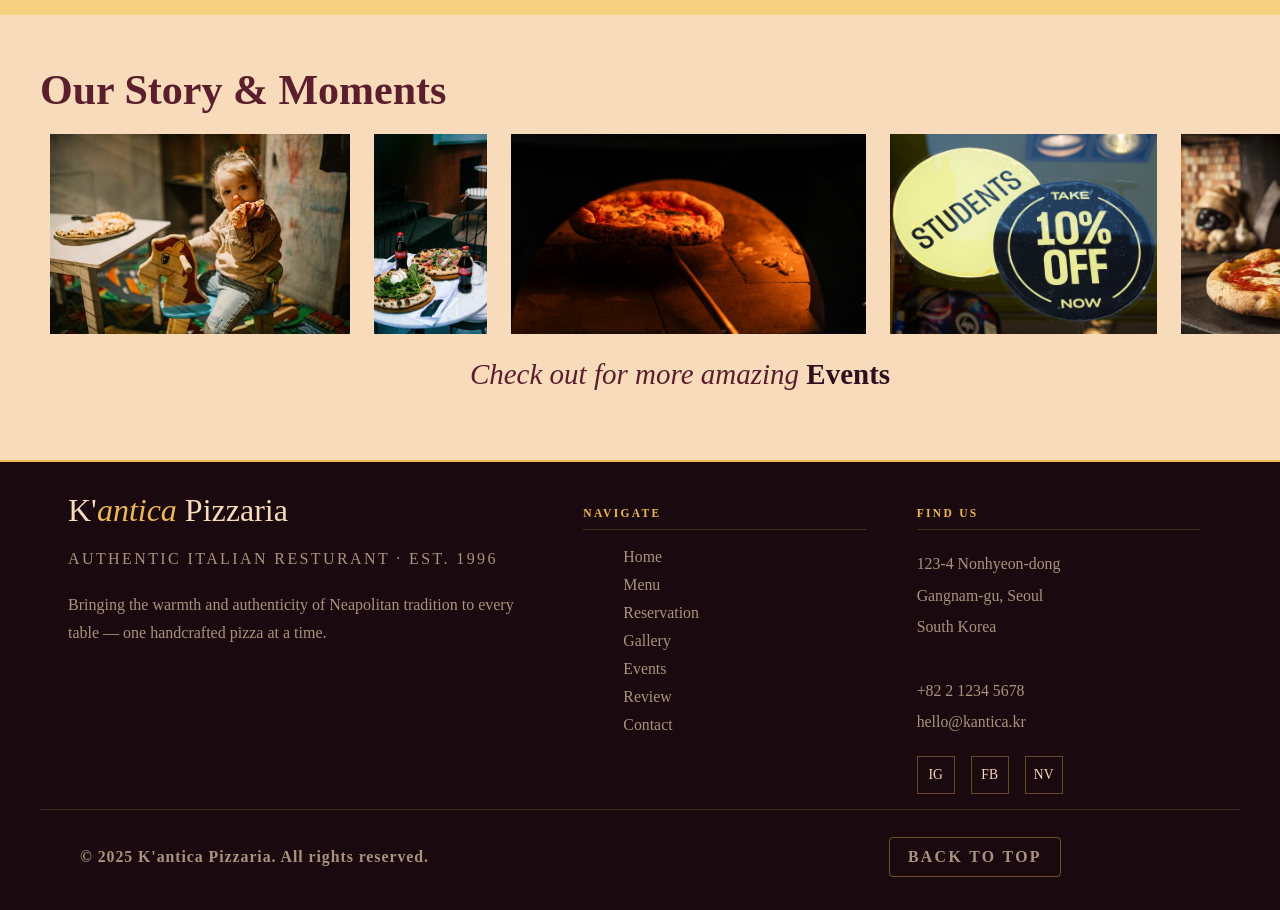
==== commit ebcdd54e: "Updated reservation summary" ====
--- a/index.html
+++ b/index.html
@@ -4,7 +4,7 @@
 <head>
     <meta charset="utf-8">
     <meta name="viewport" content="width=device-width, initial-scale=1.0"> <!--to control different screen sizes-->
-     <link rel="icon" type="image/x-icon" href="./assets/logo.svg">
+    <link rel="icon" type="image/x-icon" href="./assets/logo.svg">
     <link rel="preload" as="image" href="assets/place.jpg">
     
     <link rel="stylesheet" type="text/css" href="./css/index.css">
@@ -20,7 +20,7 @@
     <title>K'antica Pizzaria</title>
 </head>
 
-<body>
+<body id="top">
 <nav>
   <a href="index.html" class="nav-logo">K'<em>antica</em></a>
     <ul>
@@ -39,7 +39,7 @@
     <div class="hero-inner">
       <div class="ornament">
         <span></span>
-        <img src="assets/logo.jpg" alt="Restaurant Logo" class="logo"> 
+        <img src="assets/logo.svg" alt="Restaurant Logo" class="logo"> 
         <span></span>
       </div>
       <p class="hero-eyebrow">Naples · 1996 · Seoul</p>
@@ -228,9 +228,9 @@
           hello@kantica.kr
         </address><br>
         <div class="footer-social">
-        <a href="#" aria-label="Instagram">IG</a>
-        <a href="#" aria-label="Facebook">FB</a>
-        <a href="#" aria-label="Naver">NV</a>
+        <a href="https://www.instagram.com" target="_blank" rel="noopener noreferrer" aria-label="Instagram">IG</a>
+        <a href="https://www.facebook.com" target="_blank" rel="noopener noreferrer" aria-label="Facebook">FB</a>
+        <a href="https://www.naver.com" target="_blank" rel="noopener noreferrer" aria-label="Naver">NV</a>
       </div>
       </div>
     </div>
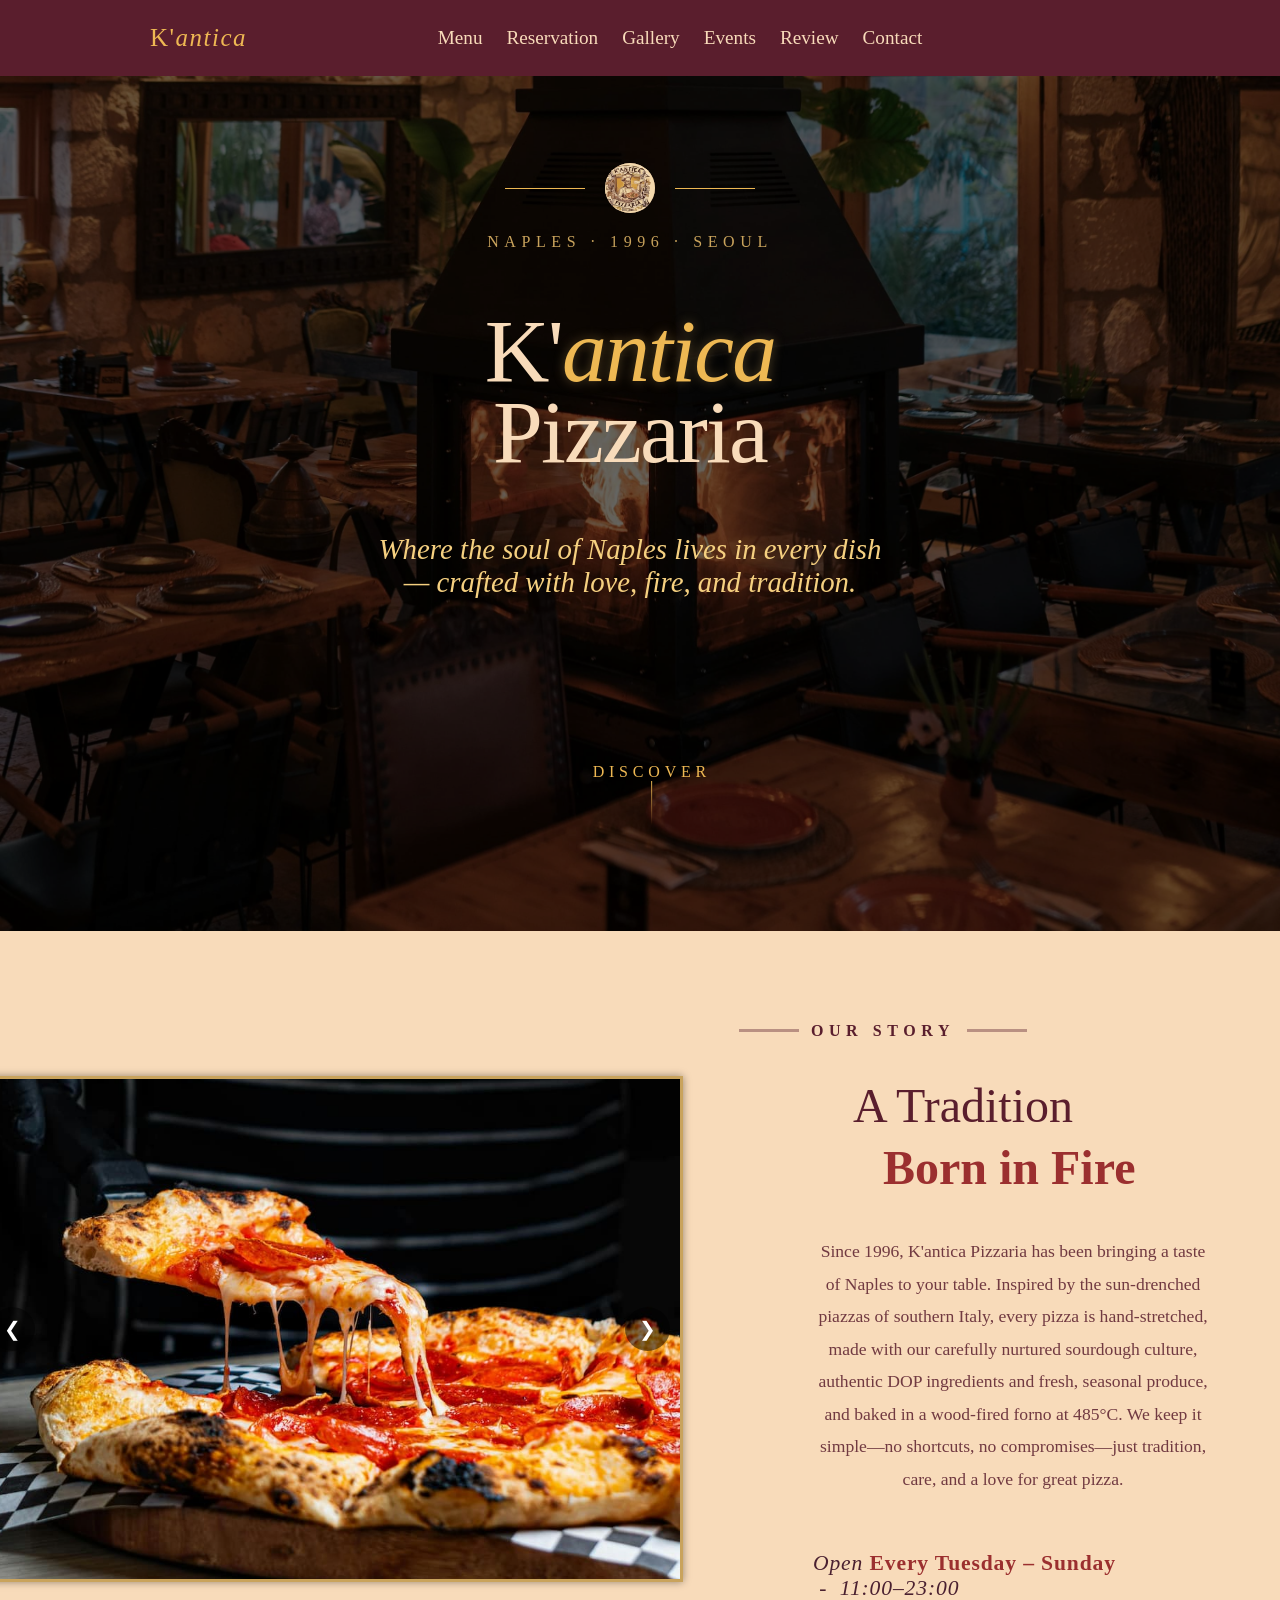
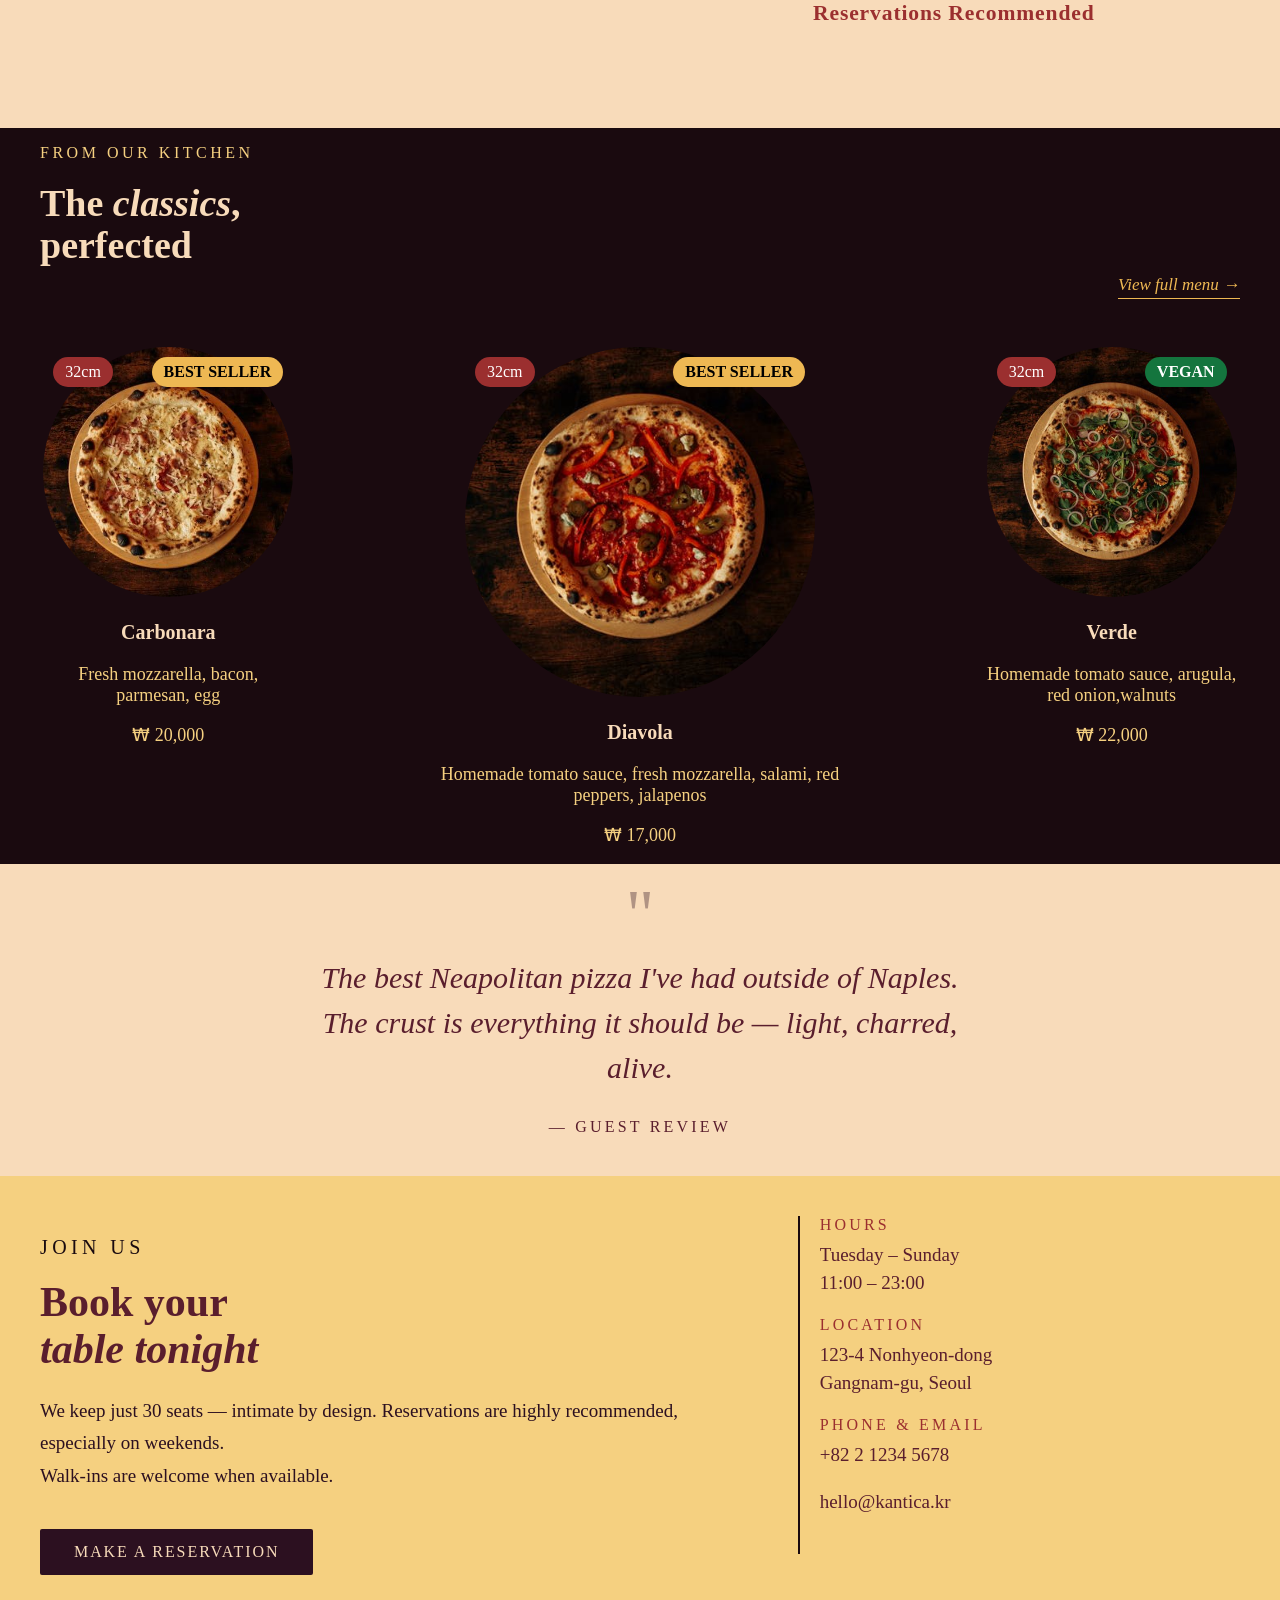
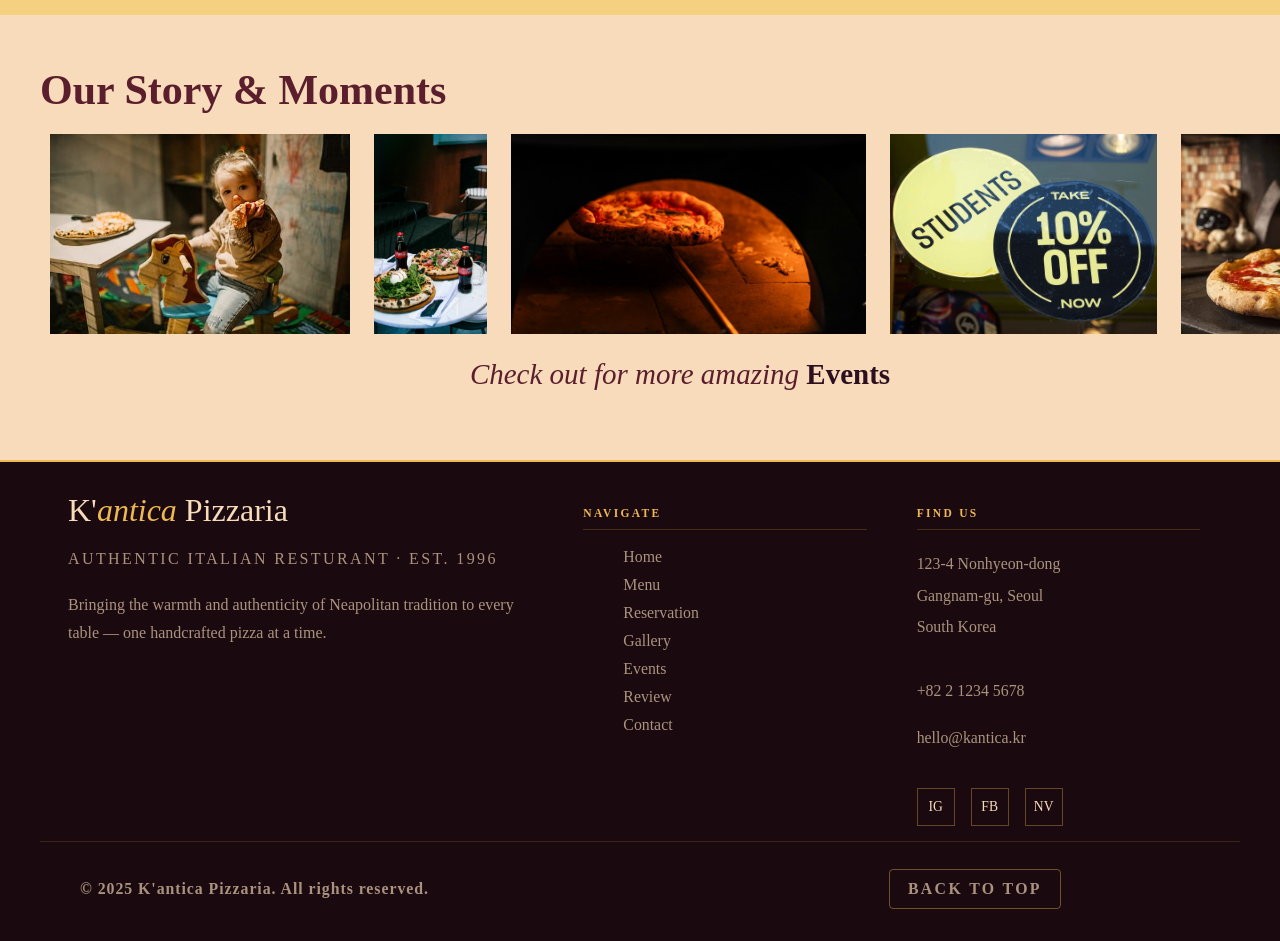
==== commit 14077802: "link email" ====
--- a/index.html
+++ b/index.html
@@ -167,7 +167,9 @@
       </div>
       <div class="res-info-item">
         <div class="res-info-label">Phone &amp; Email</div>
-        <div class="res-info-value">+82 2 1234 5678<br>hello@kantica.kr</div><br>
+        <div class="res-info-value">+82 2 1234 5678<br>
+          <p><a href="mailto:hello@kantica.kr">hello@kantica.kr</a></p>
+        </div><br>
       </div>
     </div>
   </section>
@@ -225,7 +227,7 @@
           Gangnam-gu, Seoul<br>
           South Korea<br><br>
           +82 2 1234 5678<br>
-          hello@kantica.kr
+          <p><a href="mailto:hello@kantica.kr">hello@kantica.kr</a></p>
         </address><br>
         <div class="footer-social">
         <a href="https://www.instagram.com" target="_blank" rel="noopener noreferrer" aria-label="Instagram">IG</a>
--- a/css/index.css
+++ b/css/index.css
@@ -489,11 +489,18 @@
   margin-bottom: 7px;
 }
 
-.res-info-value {
+.res-info-value, .res-info-value a  {
   font-family: 'Cormorant Garamond', serif;
   font-size: 19px;
   color: var(--wine);
   line-height: 1.5;
+}
+.res-info-value a {
+  text-decoration: none;
+}
+
+.res-info-value a:hover {
+  color: var(--rustic);
 }
 /* ─── event rotation ──────────────────────────────────────────────────────── */
 .scroll-container {
--- a/css/footer.css
+++ b/css/footer.css
@@ -78,11 +78,17 @@
     color: var(--gold);
 }
 
-.footer-col address {
+.footer-col address, .footer-col address a{
     font-style: normal;
     color: rgba(248,219,186,0.65);
     font-size: 0.99rem;
     line-height: 2;
+}
+.footer-col address a {
+  text-decoration: none;
+}
+.footer-col address a:hover {
+  color: var(--gold);
 }
 
 .footer-bottom {
--- a/css/footer.css
+++ b/css/footer.css
@@ -78,11 +78,17 @@
     color: var(--gold);
 }
 
-.footer-col address {
+.footer-col address, .footer-col address a{
     font-style: normal;
     color: rgba(248,219,186,0.65);
     font-size: 0.99rem;
     line-height: 2;
+}
+.footer-col address a {
+  text-decoration: none;
+}
+.footer-col address a:hover {
+  color: var(--gold);
 }
 
 .footer-bottom {
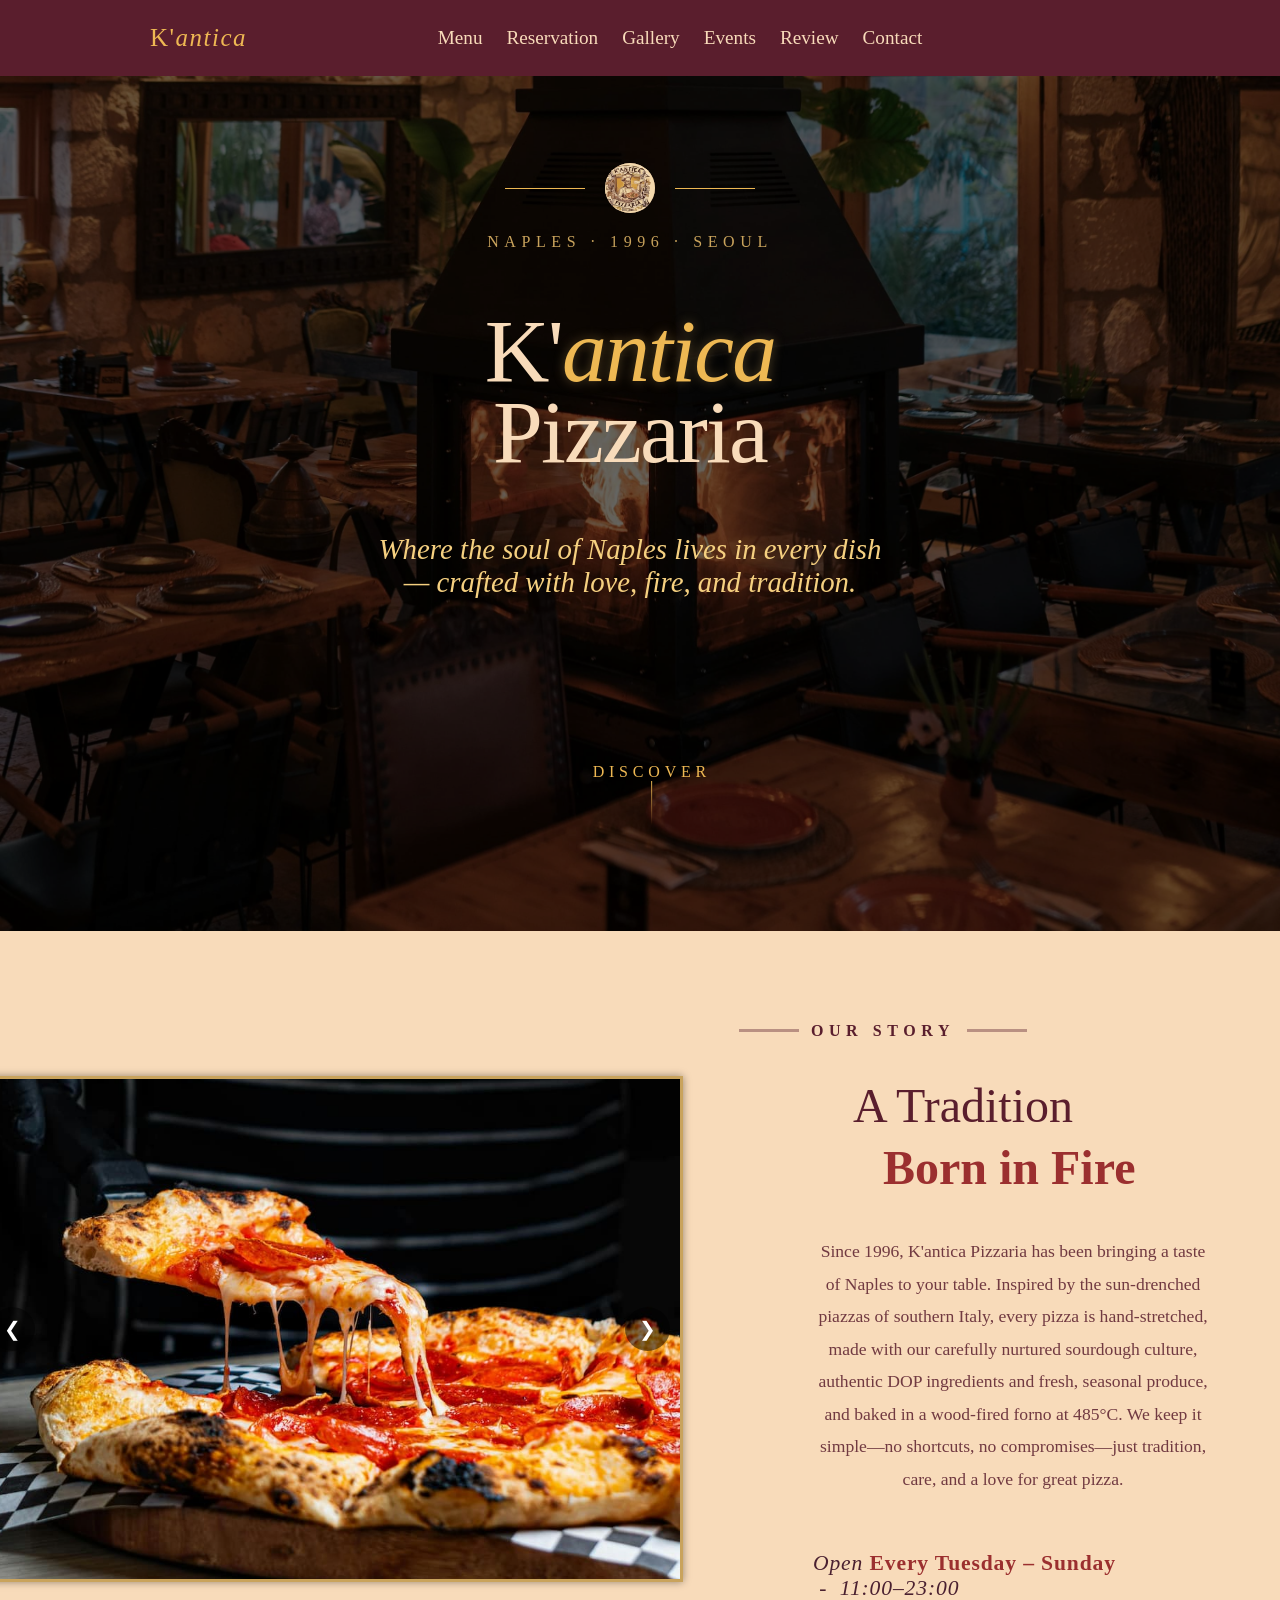
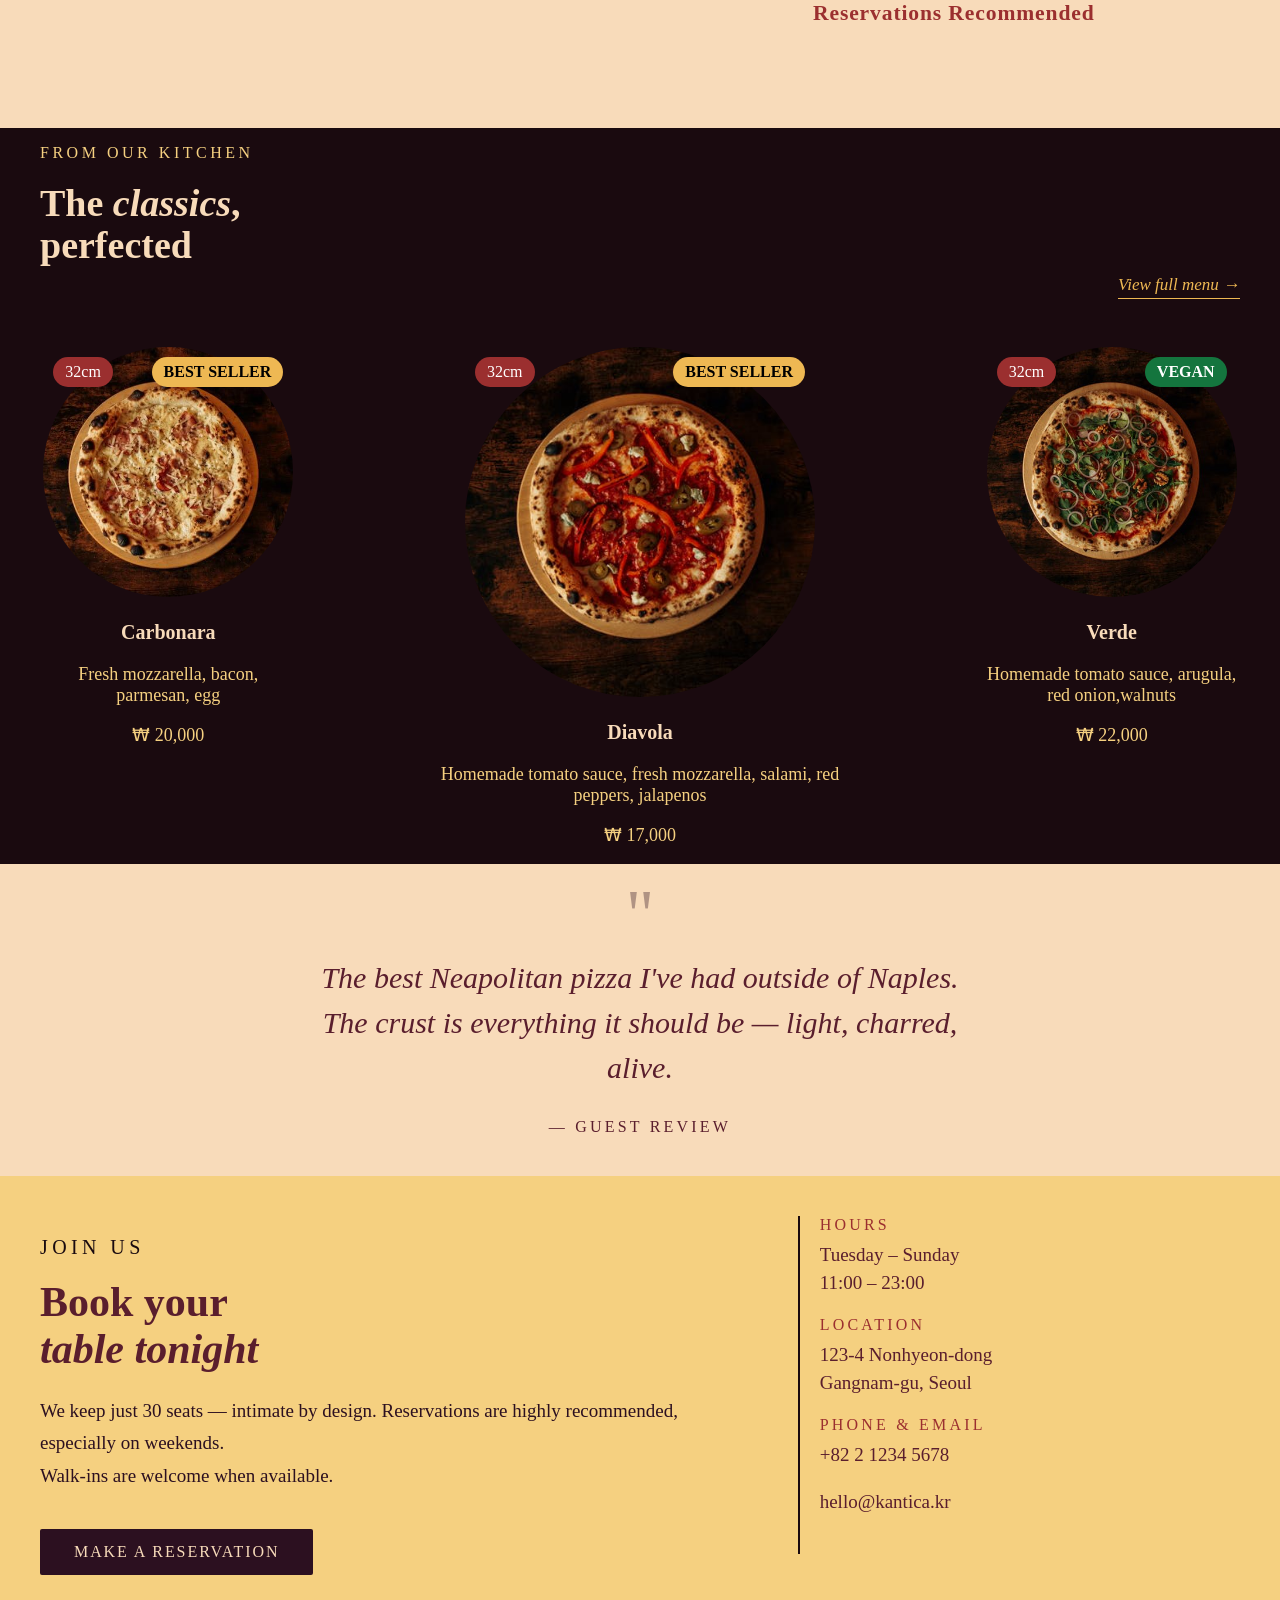
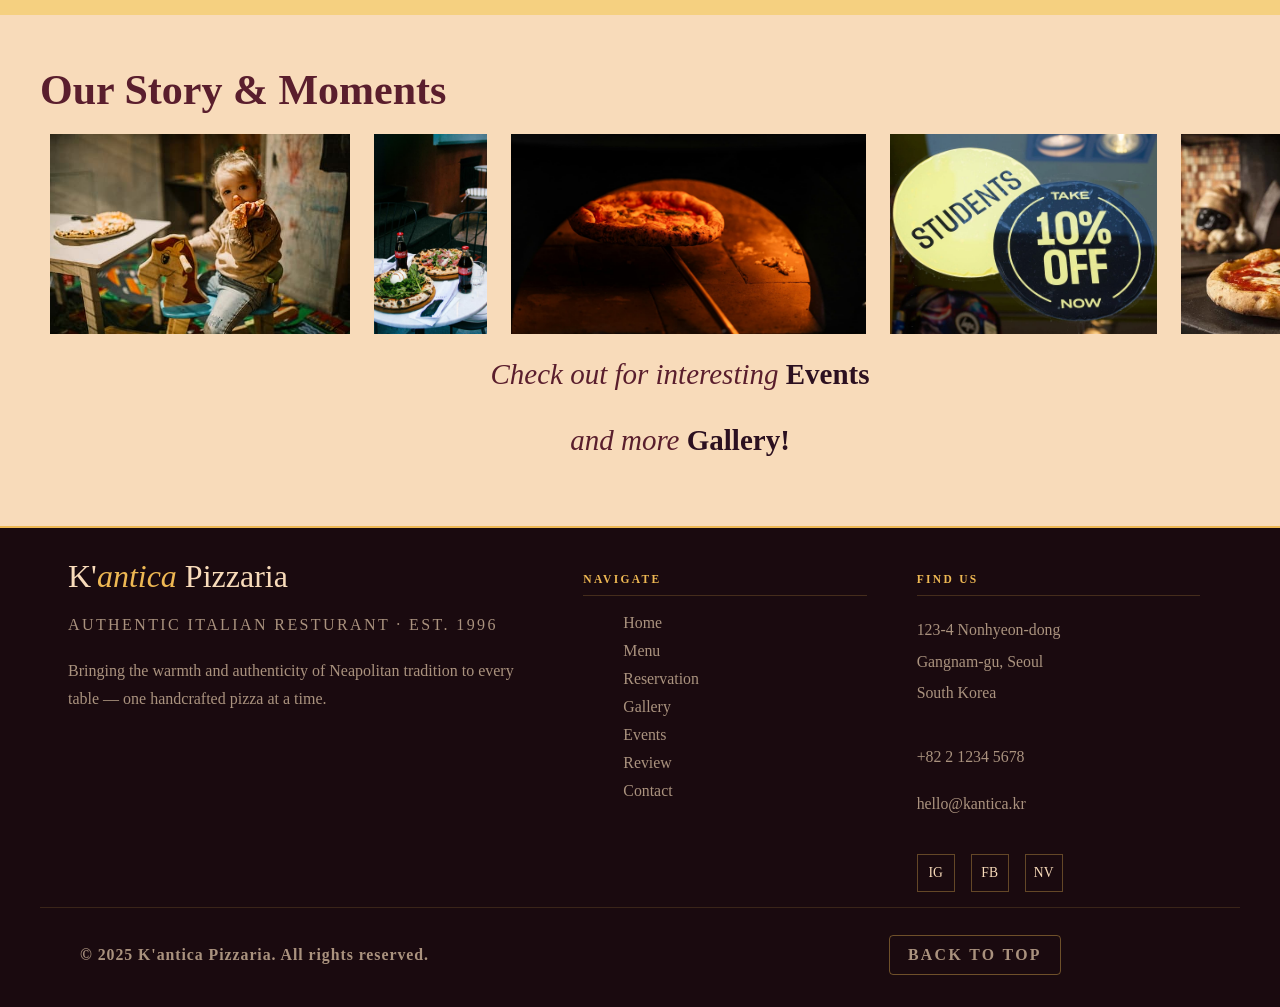
==== commit 818750ff: "Home Final Update" ====
--- a/index.html
+++ b/index.html
@@ -198,7 +198,8 @@
     <img src="./assets/pizza_ingredients.avif" alt="">
     <img src="./assets/place.jpg" alt="">
   </div>
-  <p><strong>Check out for more amazing  <a href="#" class="highlight-link">Events</a></strong></p>
+  <p><strong>Check out for  interesting  <a href="#" class="highlight-link">Events</a></strong>
+    <br><br><strong>and more </strong> <a href="#" class="highlight-G">Gallery!</a></p>
 </div>
 <!-- ─── footer section -->  
   <footer>
--- a/css/index.css
+++ b/css/index.css
@@ -543,7 +543,7 @@
   font-style: italic;
   font-weight: 400; 
 }
-.highlight-link {
+.highlight-link, .highlight-G {
   color: var(--charcoal);        
   text-decoration: none;    
   font-style: normal;       
@@ -551,8 +551,8 @@
 }
 
 
-.highlight-link:hover {
-  color: var(--dark);
+.highlight-link:hover , .highlight-G:hover {
+  color: var(--rustic);
 }
 
 @keyframes scroll {
